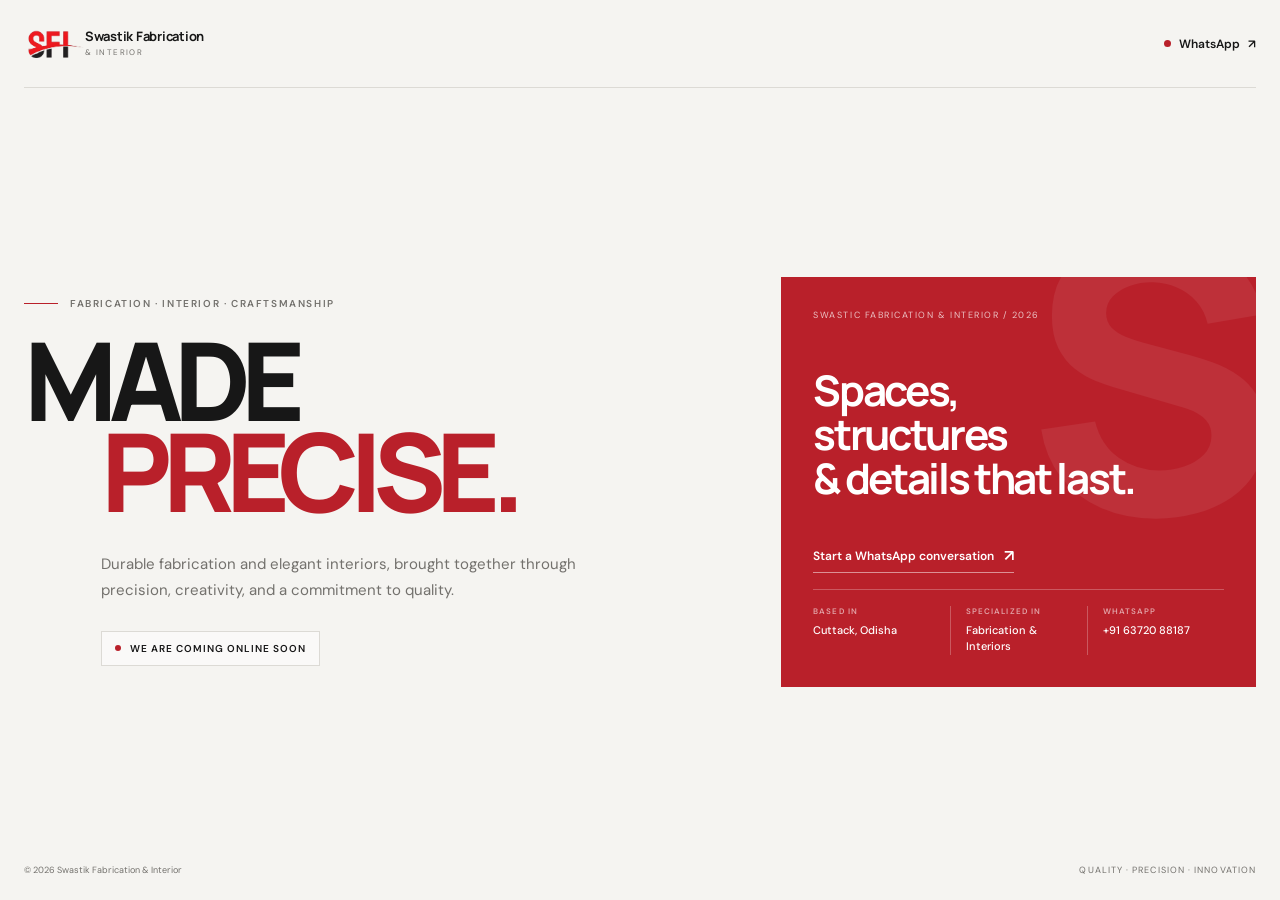
==== index.html @ 5f8dbf35 "added coming soon pages" ====
<!DOCTYPE html>
<html lang="en">
<head>
  <meta charset="UTF-8">
  <meta name="viewport" content="width=device-width, initial-scale=1.0, viewport-fit=cover">
  <meta name="theme-color" content="#f5f4f1">
  <meta name="description" content="Swastik Fabrication & Interior — Coming online soon.">
  <title>Swastik Fabrication & Interior — Coming Soon</title>

  <link rel="preconnect" href="https://fonts.googleapis.com">
  <link rel="preconnect" href="https://fonts.gstatic.com" crossorigin>
  <link href="https://fonts.googleapis.com/css2?family=DM+Sans:wght@400;500;600&family=Manrope:wght@600;700;800&display=swap" rel="stylesheet">

  <style>
    :root{
      --paper:#f5f4f1;
      --white:#fff;
      --ink:#171717;
      --muted:#73716d;
      --line:#dcdad5;
      --red:#b9202a;
      --red-soft:#ead1d3;
      --max:1240px;
    }

    *{box-sizing:border-box}
    html{scroll-behavior:smooth}
    body{
      margin:0;
      min-width:320px;
      min-height:100vh;
      min-height:100dvh;
      background:var(--paper);
      color:var(--ink);
      font-family:"DM Sans",sans-serif;
      -webkit-font-smoothing:antialiased;
    }
    a{color:inherit;text-decoration:none}
    button,a{-webkit-tap-highlight-color:transparent}

    .site{
      min-height:100vh;
      min-height:100dvh;
      width:100%;
      display:flex;
      flex-direction:column;
    }

    .wrap{
      width:min(calc(100% - 48px),var(--max));
      margin:0 auto;
    }

    header{
      height:88px;
      display:flex;
      align-items:center;
      justify-content:space-between;
      border-bottom:1px solid var(--line);
    }

    .brand{
      display:flex;
      align-items:center;
    }

    .mark{
      height:34px;
      display:grid;
      place-items:center;
      font:800 11px/1 Manrope,sans-serif;
      letter-spacing:-.08em;
    }

    .mark img{
      height:34px;
      object-fit:cover;
    }

    .brand-name{
      font:700 13px/1 Manrope,sans-serif;
      letter-spacing:-.02em;
    }

    .brand-sub{
      margin-top:4px;
      color:var(--muted);
      font-size:8px;
      letter-spacing:.18em;
      text-transform:uppercase;
    }

    .whatsapp{
      display:inline-flex;
      align-items:center;
      gap:8px;
      font-size:12px;
      font-weight:600;
    }

    .wa-dot{
      width:7px;
      height:7px;
      border-radius:50%;
      background:var(--red);
    }

    .hero{
      flex:1;
      display:grid;
      grid-template-columns:minmax(0,1.15fr) minmax(300px,.85fr);
      align-items:center;
      gap:clamp(50px,9vw,145px);
      padding:clamp(55px,9vh,105px) 0 70px;
    }

    .kicker{
      display:flex;
      align-items:center;
      gap:12px;
      margin-bottom:25px;
      color:var(--muted);
      font-size:10px;
      font-weight:600;
      letter-spacing:.16em;
      text-transform:uppercase;
    }

    .kicker:before{
      content:"";
      width:34px;
      height:1px;
      background:var(--red);
    }

    h1{
      margin:0;
      font:800 clamp(62px,8.5vw,126px)/.83 Manrope,sans-serif;
      letter-spacing:-.085em;
      text-transform:uppercase;
    }

    h1 span{
      display:block;
      margin-left:clamp(25px,6vw,100px);
      color:var(--red);
    }

    .statement{
      max-width:490px;
      margin:35px 0 0 clamp(0px,6vw,100px);
      color:var(--muted);
      font-size:15px;
      line-height:1.75;
    }

    .status{
      display:inline-flex;
      align-items:center;
      gap:9px;
      margin:27px 0 0 clamp(0px,6vw,100px);
      padding:10px 13px;
      border:1px solid var(--line);
      background:rgba(255,255,255,.45);
      font-size:10px;
      font-weight:600;
      letter-spacing:.1em;
      text-transform:uppercase;
    }

    .status i{
      width:6px;
      height:6px;
      border-radius:50%;
      background:var(--red);
    }

    .side{
      align-self:center;
    }

    .red-panel{
      position:relative;
      min-height:410px;
      padding:32px;
      display:flex;
      flex-direction:column;
      justify-content:space-between;
      background:var(--red);
      color:#fff;
      overflow:hidden;
    }

    .red-panel:before{
      content:"S";
      position:absolute;
      right:-25px;
      top:-80px;
      color:rgba(255,255,255,.07);
      font:800 380px/.9 Manrope,sans-serif;
      pointer-events:none;
    }

    .panel-label{
      position:relative;
      z-index:1;
      font-size:9px;
      letter-spacing:.17em;
      text-transform:uppercase;
      opacity:.72;
    }

    .panel-title{
      position:relative;
      z-index:1;
      max-width:330px;
      font:700 clamp(29px,3.3vw,46px)/1.05 Manrope,sans-serif;
      letter-spacing:-.055em;
    }

    .panel-bottom{
      position:relative;
      z-index:1;
      display:grid;
      gap:16px;
    }

    .panel-link{
      display:inline-flex;
      width:max-content;
      align-items:center;
      gap:10px;
      padding-bottom:8px;
      border-bottom:1px solid rgba(255,255,255,.5);
      font-size:12px;
      font-weight:600;
    }

    .arrow{
      font-size:16px;
      line-height:0;
    }

    .details{
      display:grid;
      grid-template-columns:repeat(3,minmax(0,1fr));
      border-top:1px solid rgba(255,255,255,.25);
      padding-top:16px;
    }

    .detail{
      padding-right:15px;
    }

    .detail:not(:first-child){
      padding-left:15px;
      border-left:1px solid rgba(255,255,255,.25);
    }

    .detail small{
      display:block;
      margin-bottom:7px;
      color:rgba(255,255,255,.58);
      font-size:8px;
      font-weight:600;
      letter-spacing:.13em;
      text-transform:uppercase;
    }

    .detail strong{
      display:block;
      font-size:11px;
      font-weight:500;
      line-height:1.45;
    }

    footer{
      padding:0 0 24px;
      color:var(--muted);
      font-size:9px;
      display:flex;
      justify-content:space-between;
      align-items:center;
      gap:20px;
    }

    footer span:last-child{
      letter-spacing:.12em;
      text-transform:uppercase;
    }

    @media (max-width:900px){
      .hero{
        grid-template-columns:1fr;
        gap:45px;
        padding-top:55px;
      }

      .side{
        width:min(620px,100%);
      }

      .red-panel{
        min-height:350px;
      }
    }

    @media (max-width:600px){
      .wrap{
        width:calc(100% - 28px);
      }

      header{
        height:72px;
      }

      .mark{
        height:31px;
        font-size:10px;
      }

      .brand-name{font-size:11px}
      .brand-sub{font-size:7px}

      .whatsapp{
        font-size:10px;
      }

      .hero{
        display:flex;
        flex-direction:column;
        align-items:stretch;
        gap:34px;
        padding:45px 0 42px;
      }

      .kicker{
        margin-bottom:20px;
        font-size:8px;
      }

      .kicker:before{width:25px}

      h1{
        font-size:clamp(48px,15vw,72px);
        line-height:.86;
      }

      h1 span{
        margin-left:24px;
      }

      .statement{
        margin:27px 0 0 24px;
        max-width:calc(100% - 24px);
        font-size:13px;
        line-height:1.7;
      }

      .status{
        margin:20px 0 0 24px;
        font-size:8px;
      }

      .red-panel{
        min-height:360px;
        padding:24px;
      }

      .red-panel:before{
        font-size:280px;
        right:-15px;
        top:-45px;
      }

      .panel-title{
        max-width:275px;
        font-size:31px;
      }

      .details{
        grid-template-columns:1fr;
        gap:13px;
      }

      .detail{
        padding:0!important;
      }

      .detail:not(:first-child){
        border-left:0;
        padding-top:13px!important;
        border-top:1px solid rgba(255,255,255,.25);
      }

      footer{
        padding-bottom:max(16px,env(safe-area-inset-bottom));
        flex-direction:column;
        align-items:flex-start;
        gap:7px;
      }
    }

    @media (max-width:380px){
      h1{font-size:46px}
      .hero{padding-top:38px}
      .red-panel{min-height:345px;padding:21px}
      .panel-title{font-size:28px}
    }

    @media (prefers-reduced-motion:reduce){
      *{scroll-behavior:auto!important}
    }
  </style>
</head>

<body>
  <div class="site">
    <header class="wrap">
      <a href="#" class="brand" aria-label="Swastik Fabrication and Interior">
        <div class="mark">
          <img src="./logo.png" alt="Swastik Fabrication and Interior">
        </div>
        <div>
          <div class="brand-name">Swastik Fabrication</div>
          <div class="brand-sub">& Interior</div>
        </div>
      </a>

      <a class="whatsapp" href="https://wa.me/916372088187" target="_blank" rel="noopener">
        <span class="wa-dot"></span>
        WhatsApp
        <span>↗</span>
      </a>
    </header>

    <main class="wrap hero">
      <section>
        <div class="kicker">Fabrication · Interior · Craftsmanship</div>

        <h1>
          Made<br>
          <span>precise.</span>
        </h1>

        <p class="statement">
          Durable fabrication and elegant interiors, brought together through
          precision, creativity, and a commitment to quality.
        </p>

        <div class="status">
          <i></i>
          We are coming online soon
        </div>
      </section>

      <aside class="side">
        <div class="red-panel">
          <div class="panel-label">Swastic Fabrication & Interior / 2026</div>

          <div class="panel-title">
            Spaces, structures<br>
            & details that last.
          </div>

          <div class="panel-bottom">
            <a class="panel-link" href="https://wa.me/916372088187" target="_blank" rel="noopener">
              Start a WhatsApp conversation
              <span class="arrow">↗</span>
            </a>

            <div class="details">
              <div class="detail">
                <small>Based in</small>
                <strong>Cuttack, Odisha</strong>
              </div>

              <div class="detail">
                <small>Specialized in</small>
                <strong>Fabrication & Interiors</strong>
              </div>

              <div class="detail">
                <small>WhatsApp</small>
                <strong>+91 63720 88187</strong>
              </div>
            </div>
          </div>
        </div>
      </aside>
    </main>

    <footer class="wrap">
      <span>© 2026 Swastik Fabrication & Interior</span>
      <span>Quality · Precision · Innovation</span>
    </footer>
  </div>
</body>
</html>
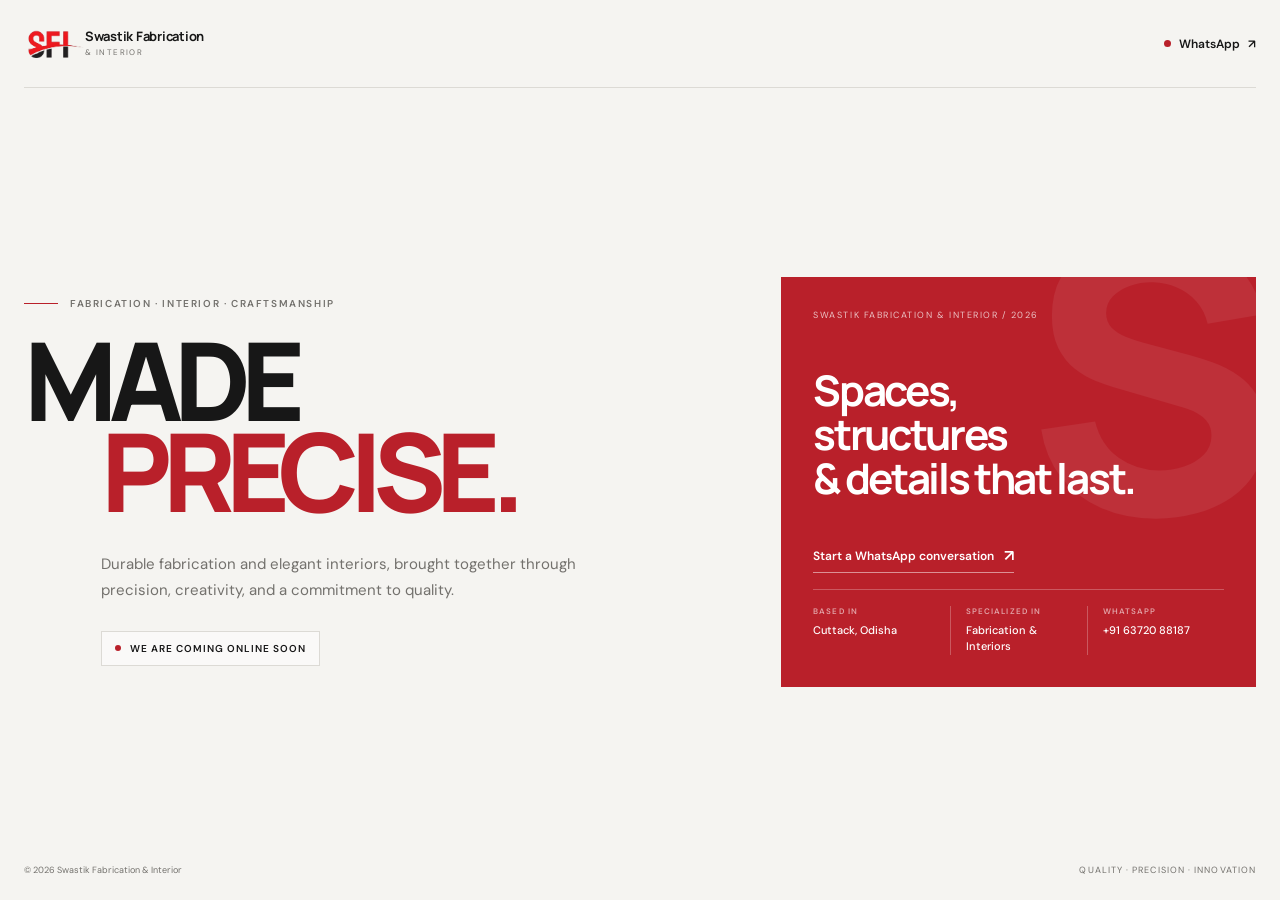
==== commit 8e340770: "fixed name" ====
--- a/index.html
+++ b/index.html
@@ -1,5 +1,6 @@
 <!DOCTYPE html>
 <html lang="en">
+
 <head>
   <meta charset="UTF-8">
   <meta name="viewport" content="width=device-width, initial-scale=1.0, viewport-fit=cover">
@@ -9,407 +10,444 @@
 
   <link rel="preconnect" href="https://fonts.googleapis.com">
   <link rel="preconnect" href="https://fonts.gstatic.com" crossorigin>
-  <link href="https://fonts.googleapis.com/css2?family=DM+Sans:wght@400;500;600&family=Manrope:wght@600;700;800&display=swap" rel="stylesheet">
+  <link
+    href="https://fonts.googleapis.com/css2?family=DM+Sans:wght@400;500;600&family=Manrope:wght@600;700;800&display=swap"
+    rel="stylesheet">
 
   <style>
-    :root{
-      --paper:#f5f4f1;
-      --white:#fff;
-      --ink:#171717;
-      --muted:#73716d;
-      --line:#dcdad5;
-      --red:#b9202a;
-      --red-soft:#ead1d3;
-      --max:1240px;
-    }
-
-    *{box-sizing:border-box}
-    html{scroll-behavior:smooth}
-    body{
-      margin:0;
-      min-width:320px;
-      min-height:100vh;
-      min-height:100dvh;
-      background:var(--paper);
-      color:var(--ink);
-      font-family:"DM Sans",sans-serif;
-      -webkit-font-smoothing:antialiased;
-    }
-    a{color:inherit;text-decoration:none}
-    button,a{-webkit-tap-highlight-color:transparent}
-
-    .site{
-      min-height:100vh;
-      min-height:100dvh;
-      width:100%;
-      display:flex;
-      flex-direction:column;
-    }
-
-    .wrap{
-      width:min(calc(100% - 48px),var(--max));
-      margin:0 auto;
-    }
-
-    header{
-      height:88px;
-      display:flex;
-      align-items:center;
-      justify-content:space-between;
-      border-bottom:1px solid var(--line);
-    }
-
-    .brand{
-      display:flex;
-      align-items:center;
-    }
-
-    .mark{
-      height:34px;
-      display:grid;
-      place-items:center;
-      font:800 11px/1 Manrope,sans-serif;
-      letter-spacing:-.08em;
-    }
-
-    .mark img{
-      height:34px;
-      object-fit:cover;
-    }
-
-    .brand-name{
-      font:700 13px/1 Manrope,sans-serif;
-      letter-spacing:-.02em;
-    }
-
-    .brand-sub{
-      margin-top:4px;
-      color:var(--muted);
-      font-size:8px;
-      letter-spacing:.18em;
-      text-transform:uppercase;
-    }
-
-    .whatsapp{
-      display:inline-flex;
-      align-items:center;
-      gap:8px;
-      font-size:12px;
-      font-weight:600;
-    }
-
-    .wa-dot{
-      width:7px;
-      height:7px;
-      border-radius:50%;
-      background:var(--red);
-    }
-
-    .hero{
-      flex:1;
-      display:grid;
-      grid-template-columns:minmax(0,1.15fr) minmax(300px,.85fr);
-      align-items:center;
-      gap:clamp(50px,9vw,145px);
-      padding:clamp(55px,9vh,105px) 0 70px;
-    }
-
-    .kicker{
-      display:flex;
-      align-items:center;
-      gap:12px;
-      margin-bottom:25px;
-      color:var(--muted);
-      font-size:10px;
-      font-weight:600;
-      letter-spacing:.16em;
-      text-transform:uppercase;
-    }
-
-    .kicker:before{
-      content:"";
-      width:34px;
-      height:1px;
-      background:var(--red);
-    }
-
-    h1{
-      margin:0;
-      font:800 clamp(62px,8.5vw,126px)/.83 Manrope,sans-serif;
-      letter-spacing:-.085em;
-      text-transform:uppercase;
-    }
-
-    h1 span{
-      display:block;
-      margin-left:clamp(25px,6vw,100px);
-      color:var(--red);
-    }
-
-    .statement{
-      max-width:490px;
-      margin:35px 0 0 clamp(0px,6vw,100px);
-      color:var(--muted);
-      font-size:15px;
-      line-height:1.75;
-    }
-
-    .status{
-      display:inline-flex;
-      align-items:center;
-      gap:9px;
-      margin:27px 0 0 clamp(0px,6vw,100px);
-      padding:10px 13px;
-      border:1px solid var(--line);
-      background:rgba(255,255,255,.45);
-      font-size:10px;
-      font-weight:600;
-      letter-spacing:.1em;
-      text-transform:uppercase;
-    }
-
-    .status i{
-      width:6px;
-      height:6px;
-      border-radius:50%;
-      background:var(--red);
-    }
-
-    .side{
-      align-self:center;
-    }
-
-    .red-panel{
-      position:relative;
-      min-height:410px;
-      padding:32px;
-      display:flex;
-      flex-direction:column;
-      justify-content:space-between;
-      background:var(--red);
-      color:#fff;
-      overflow:hidden;
-    }
-
-    .red-panel:before{
-      content:"S";
-      position:absolute;
-      right:-25px;
-      top:-80px;
-      color:rgba(255,255,255,.07);
-      font:800 380px/.9 Manrope,sans-serif;
-      pointer-events:none;
-    }
-
-    .panel-label{
-      position:relative;
-      z-index:1;
-      font-size:9px;
-      letter-spacing:.17em;
-      text-transform:uppercase;
-      opacity:.72;
-    }
-
-    .panel-title{
-      position:relative;
-      z-index:1;
-      max-width:330px;
-      font:700 clamp(29px,3.3vw,46px)/1.05 Manrope,sans-serif;
-      letter-spacing:-.055em;
-    }
-
-    .panel-bottom{
-      position:relative;
-      z-index:1;
-      display:grid;
-      gap:16px;
-    }
-
-    .panel-link{
-      display:inline-flex;
-      width:max-content;
-      align-items:center;
-      gap:10px;
-      padding-bottom:8px;
-      border-bottom:1px solid rgba(255,255,255,.5);
-      font-size:12px;
-      font-weight:600;
-    }
-
-    .arrow{
-      font-size:16px;
-      line-height:0;
-    }
-
-    .details{
-      display:grid;
-      grid-template-columns:repeat(3,minmax(0,1fr));
-      border-top:1px solid rgba(255,255,255,.25);
-      padding-top:16px;
-    }
-
-    .detail{
-      padding-right:15px;
-    }
-
-    .detail:not(:first-child){
-      padding-left:15px;
-      border-left:1px solid rgba(255,255,255,.25);
-    }
-
-    .detail small{
-      display:block;
-      margin-bottom:7px;
-      color:rgba(255,255,255,.58);
-      font-size:8px;
-      font-weight:600;
-      letter-spacing:.13em;
-      text-transform:uppercase;
-    }
-
-    .detail strong{
-      display:block;
-      font-size:11px;
-      font-weight:500;
-      line-height:1.45;
-    }
-
-    footer{
-      padding:0 0 24px;
-      color:var(--muted);
-      font-size:9px;
-      display:flex;
-      justify-content:space-between;
-      align-items:center;
-      gap:20px;
-    }
-
-    footer span:last-child{
-      letter-spacing:.12em;
-      text-transform:uppercase;
-    }
-
-    @media (max-width:900px){
-      .hero{
-        grid-template-columns:1fr;
-        gap:45px;
-        padding-top:55px;
-      }
-
-      .side{
-        width:min(620px,100%);
-      }
-
-      .red-panel{
-        min-height:350px;
-      }
-    }
-
-    @media (max-width:600px){
-      .wrap{
-        width:calc(100% - 28px);
-      }
-
-      header{
-        height:72px;
-      }
-
-      .mark{
-        height:31px;
-        font-size:10px;
-      }
-
-      .brand-name{font-size:11px}
-      .brand-sub{font-size:7px}
-
-      .whatsapp{
-        font-size:10px;
-      }
-
-      .hero{
-        display:flex;
-        flex-direction:column;
-        align-items:stretch;
-        gap:34px;
-        padding:45px 0 42px;
-      }
-
-      .kicker{
-        margin-bottom:20px;
-        font-size:8px;
-      }
-
-      .kicker:before{width:25px}
-
-      h1{
-        font-size:clamp(48px,15vw,72px);
-        line-height:.86;
-      }
-
-      h1 span{
-        margin-left:24px;
-      }
-
-      .statement{
-        margin:27px 0 0 24px;
-        max-width:calc(100% - 24px);
-        font-size:13px;
-        line-height:1.7;
-      }
-
-      .status{
-        margin:20px 0 0 24px;
-        font-size:8px;
-      }
-
-      .red-panel{
-        min-height:360px;
-        padding:24px;
-      }
-
-      .red-panel:before{
-        font-size:280px;
-        right:-15px;
-        top:-45px;
-      }
-
-      .panel-title{
-        max-width:275px;
-        font-size:31px;
-      }
-
-      .details{
-        grid-template-columns:1fr;
-        gap:13px;
-      }
-
-      .detail{
-        padding:0!important;
-      }
-
-      .detail:not(:first-child){
-        border-left:0;
-        padding-top:13px!important;
-        border-top:1px solid rgba(255,255,255,.25);
-      }
-
-      footer{
-        padding-bottom:max(16px,env(safe-area-inset-bottom));
-        flex-direction:column;
-        align-items:flex-start;
-        gap:7px;
-      }
-    }
-
-    @media (max-width:380px){
-      h1{font-size:46px}
-      .hero{padding-top:38px}
-      .red-panel{min-height:345px;padding:21px}
-      .panel-title{font-size:28px}
-    }
-
-    @media (prefers-reduced-motion:reduce){
-      *{scroll-behavior:auto!important}
+    :root {
+      --paper: #f5f4f1;
+      --white: #fff;
+      --ink: #171717;
+      --muted: #73716d;
+      --line: #dcdad5;
+      --red: #b9202a;
+      --red-soft: #ead1d3;
+      --max: 1240px;
+    }
+
+    * {
+      box-sizing: border-box
+    }
+
+    html {
+      scroll-behavior: smooth
+    }
+
+    body {
+      margin: 0;
+      min-width: 320px;
+      min-height: 100vh;
+      min-height: 100dvh;
+      background: var(--paper);
+      color: var(--ink);
+      font-family: "DM Sans", sans-serif;
+      -webkit-font-smoothing: antialiased;
+    }
+
+    a {
+      color: inherit;
+      text-decoration: none
+    }
+
+    button,
+    a {
+      -webkit-tap-highlight-color: transparent
+    }
+
+    .site {
+      min-height: 100vh;
+      min-height: 100dvh;
+      width: 100%;
+      display: flex;
+      flex-direction: column;
+    }
+
+    .wrap {
+      width: min(calc(100% - 48px), var(--max));
+      margin: 0 auto;
+    }
+
+    header {
+      height: 88px;
+      display: flex;
+      align-items: center;
+      justify-content: space-between;
+      border-bottom: 1px solid var(--line);
+    }
+
+    .brand {
+      display: flex;
+      align-items: center;
+    }
+
+    .mark {
+      height: 34px;
+      display: grid;
+      place-items: center;
+      font: 800 11px/1 Manrope, sans-serif;
+      letter-spacing: -.08em;
+    }
+
+    .mark img {
+      height: 34px;
+      object-fit: cover;
+    }
+
+    .brand-name {
+      font: 700 13px/1 Manrope, sans-serif;
+      letter-spacing: -.02em;
+    }
+
+    .brand-sub {
+      margin-top: 4px;
+      color: var(--muted);
+      font-size: 8px;
+      letter-spacing: .18em;
+      text-transform: uppercase;
+    }
+
+    .whatsapp {
+      display: inline-flex;
+      align-items: center;
+      gap: 8px;
+      font-size: 12px;
+      font-weight: 600;
+    }
+
+    .wa-dot {
+      width: 7px;
+      height: 7px;
+      border-radius: 50%;
+      background: var(--red);
+    }
+
+    .hero {
+      flex: 1;
+      display: grid;
+      grid-template-columns: minmax(0, 1.15fr) minmax(300px, .85fr);
+      align-items: center;
+      gap: clamp(50px, 9vw, 145px);
+      padding: clamp(55px, 9vh, 105px) 0 70px;
+    }
+
+    .kicker {
+      display: flex;
+      align-items: center;
+      gap: 12px;
+      margin-bottom: 25px;
+      color: var(--muted);
+      font-size: 10px;
+      font-weight: 600;
+      letter-spacing: .16em;
+      text-transform: uppercase;
+    }
+
+    .kicker:before {
+      content: "";
+      width: 34px;
+      height: 1px;
+      background: var(--red);
+    }
+
+    h1 {
+      margin: 0;
+      font: 800 clamp(62px, 8.5vw, 126px)/.83 Manrope, sans-serif;
+      letter-spacing: -.085em;
+      text-transform: uppercase;
+    }
+
+    h1 span {
+      display: block;
+      margin-left: clamp(25px, 6vw, 100px);
+      color: var(--red);
+    }
+
+    .statement {
+      max-width: 490px;
+      margin: 35px 0 0 clamp(0px, 6vw, 100px);
+      color: var(--muted);
+      font-size: 15px;
+      line-height: 1.75;
+    }
+
+    .status {
+      display: inline-flex;
+      align-items: center;
+      gap: 9px;
+      margin: 27px 0 0 clamp(0px, 6vw, 100px);
+      padding: 10px 13px;
+      border: 1px solid var(--line);
+      background: rgba(255, 255, 255, .45);
+      font-size: 10px;
+      font-weight: 600;
+      letter-spacing: .1em;
+      text-transform: uppercase;
+    }
+
+    .status i {
+      width: 6px;
+      height: 6px;
+      border-radius: 50%;
+      background: var(--red);
+    }
+
+    .side {
+      align-self: center;
+    }
+
+    .red-panel {
+      position: relative;
+      min-height: 410px;
+      padding: 32px;
+      display: flex;
+      flex-direction: column;
+      justify-content: space-between;
+      background: var(--red);
+      color: #fff;
+      overflow: hidden;
+    }
+
+    .red-panel:before {
+      content: "S";
+      position: absolute;
+      right: -25px;
+      top: -80px;
+      color: rgba(255, 255, 255, .07);
+      font: 800 380px/.9 Manrope, sans-serif;
+      pointer-events: none;
+    }
+
+    .panel-label {
+      position: relative;
+      z-index: 1;
+      font-size: 9px;
+      letter-spacing: .17em;
+      text-transform: uppercase;
+      opacity: .72;
+    }
+
+    .panel-title {
+      position: relative;
+      z-index: 1;
+      max-width: 330px;
+      font: 700 clamp(29px, 3.3vw, 46px)/1.05 Manrope, sans-serif;
+      letter-spacing: -.055em;
+    }
+
+    .panel-bottom {
+      position: relative;
+      z-index: 1;
+      display: grid;
+      gap: 16px;
+    }
+
+    .panel-link {
+      display: inline-flex;
+      width: max-content;
+      align-items: center;
+      gap: 10px;
+      padding-bottom: 8px;
+      border-bottom: 1px solid rgba(255, 255, 255, .5);
+      font-size: 12px;
+      font-weight: 600;
+    }
+
+    .arrow {
+      font-size: 16px;
+      line-height: 0;
+    }
+
+    .details {
+      display: grid;
+      grid-template-columns: repeat(3, minmax(0, 1fr));
+      border-top: 1px solid rgba(255, 255, 255, .25);
+      padding-top: 16px;
+    }
+
+    .detail {
+      padding-right: 15px;
+    }
+
+    .detail:not(:first-child) {
+      padding-left: 15px;
+      border-left: 1px solid rgba(255, 255, 255, .25);
+    }
+
+    .detail small {
+      display: block;
+      margin-bottom: 7px;
+      color: rgba(255, 255, 255, .58);
+      font-size: 8px;
+      font-weight: 600;
+      letter-spacing: .13em;
+      text-transform: uppercase;
+    }
+
+    .detail strong {
+      display: block;
+      font-size: 11px;
+      font-weight: 500;
+      line-height: 1.45;
+    }
+
+    footer {
+      padding: 0 0 24px;
+      color: var(--muted);
+      font-size: 9px;
+      display: flex;
+      justify-content: space-between;
+      align-items: center;
+      gap: 20px;
+    }
+
+    footer span:last-child {
+      letter-spacing: .12em;
+      text-transform: uppercase;
+    }
+
+    @media (max-width:900px) {
+      .hero {
+        grid-template-columns: 1fr;
+        gap: 45px;
+        padding-top: 55px;
+      }
+
+      .side {
+        width: min(620px, 100%);
+      }
+
+      .red-panel {
+        min-height: 350px;
+      }
+    }
+
+    @media (max-width:600px) {
+      .wrap {
+        width: calc(100% - 28px);
+      }
+
+      header {
+        height: 72px;
+      }
+
+      .mark {
+        height: 31px;
+        font-size: 10px;
+      }
+
+      .brand-name {
+        font-size: 11px
+      }
+
+      .brand-sub {
+        font-size: 7px
+      }
+
+      .whatsapp {
+        font-size: 10px;
+      }
+
+      .hero {
+        display: flex;
+        flex-direction: column;
+        align-items: stretch;
+        gap: 34px;
+        padding: 45px 0 42px;
+      }
+
+      .kicker {
+        margin-bottom: 20px;
+        font-size: 8px;
+      }
+
+      .kicker:before {
+        width: 25px
+      }
+
+      h1 {
+        font-size: clamp(48px, 15vw, 72px);
+        line-height: .86;
+      }
+
+      h1 span {
+        margin-left: 24px;
+      }
+
+      .statement {
+        margin: 27px 0 0 24px;
+        max-width: calc(100% - 24px);
+        font-size: 13px;
+        line-height: 1.7;
+      }
+
+      .status {
+        margin: 20px 0 0 24px;
+        font-size: 8px;
+      }
+
+      .red-panel {
+        min-height: 360px;
+        padding: 24px;
+      }
+
+      .red-panel:before {
+        font-size: 280px;
+        right: -15px;
+        top: -45px;
+      }
+
+      .panel-title {
+        max-width: 275px;
+        font-size: 31px;
+      }
+
+      .details {
+        grid-template-columns: 1fr;
+        gap: 13px;
+      }
+
+      .detail {
+        padding: 0 !important;
+      }
+
+      .detail:not(:first-child) {
+        border-left: 0;
+        padding-top: 13px !important;
+        border-top: 1px solid rgba(255, 255, 255, .25);
+      }
+
+      footer {
+        padding-bottom: max(16px, env(safe-area-inset-bottom));
+        flex-direction: column;
+        align-items: flex-start;
+        gap: 7px;
+      }
+    }
+
+    @media (max-width:380px) {
+      h1 {
+        font-size: 46px
+      }
+
+      .hero {
+        padding-top: 38px
+      }
+
+      .red-panel {
+        min-height: 345px;
+        padding: 21px
+      }
+
+      .panel-title {
+        font-size: 28px
+      }
+    }
+
+    @media (prefers-reduced-motion:reduce) {
+      * {
+        scroll-behavior: auto !important
+      }
     }
   </style>
 </head>
@@ -456,7 +494,7 @@
 
       <aside class="side">
         <div class="red-panel">
-          <div class="panel-label">Swastic Fabrication & Interior / 2026</div>
+          <div class="panel-label">Swastik Fabrication & Interior / 2026</div>
 
           <div class="panel-title">
             Spaces, structures<br>
@@ -496,4 +534,5 @@
     </footer>
   </div>
 </body>
-</html>
+
+</html>
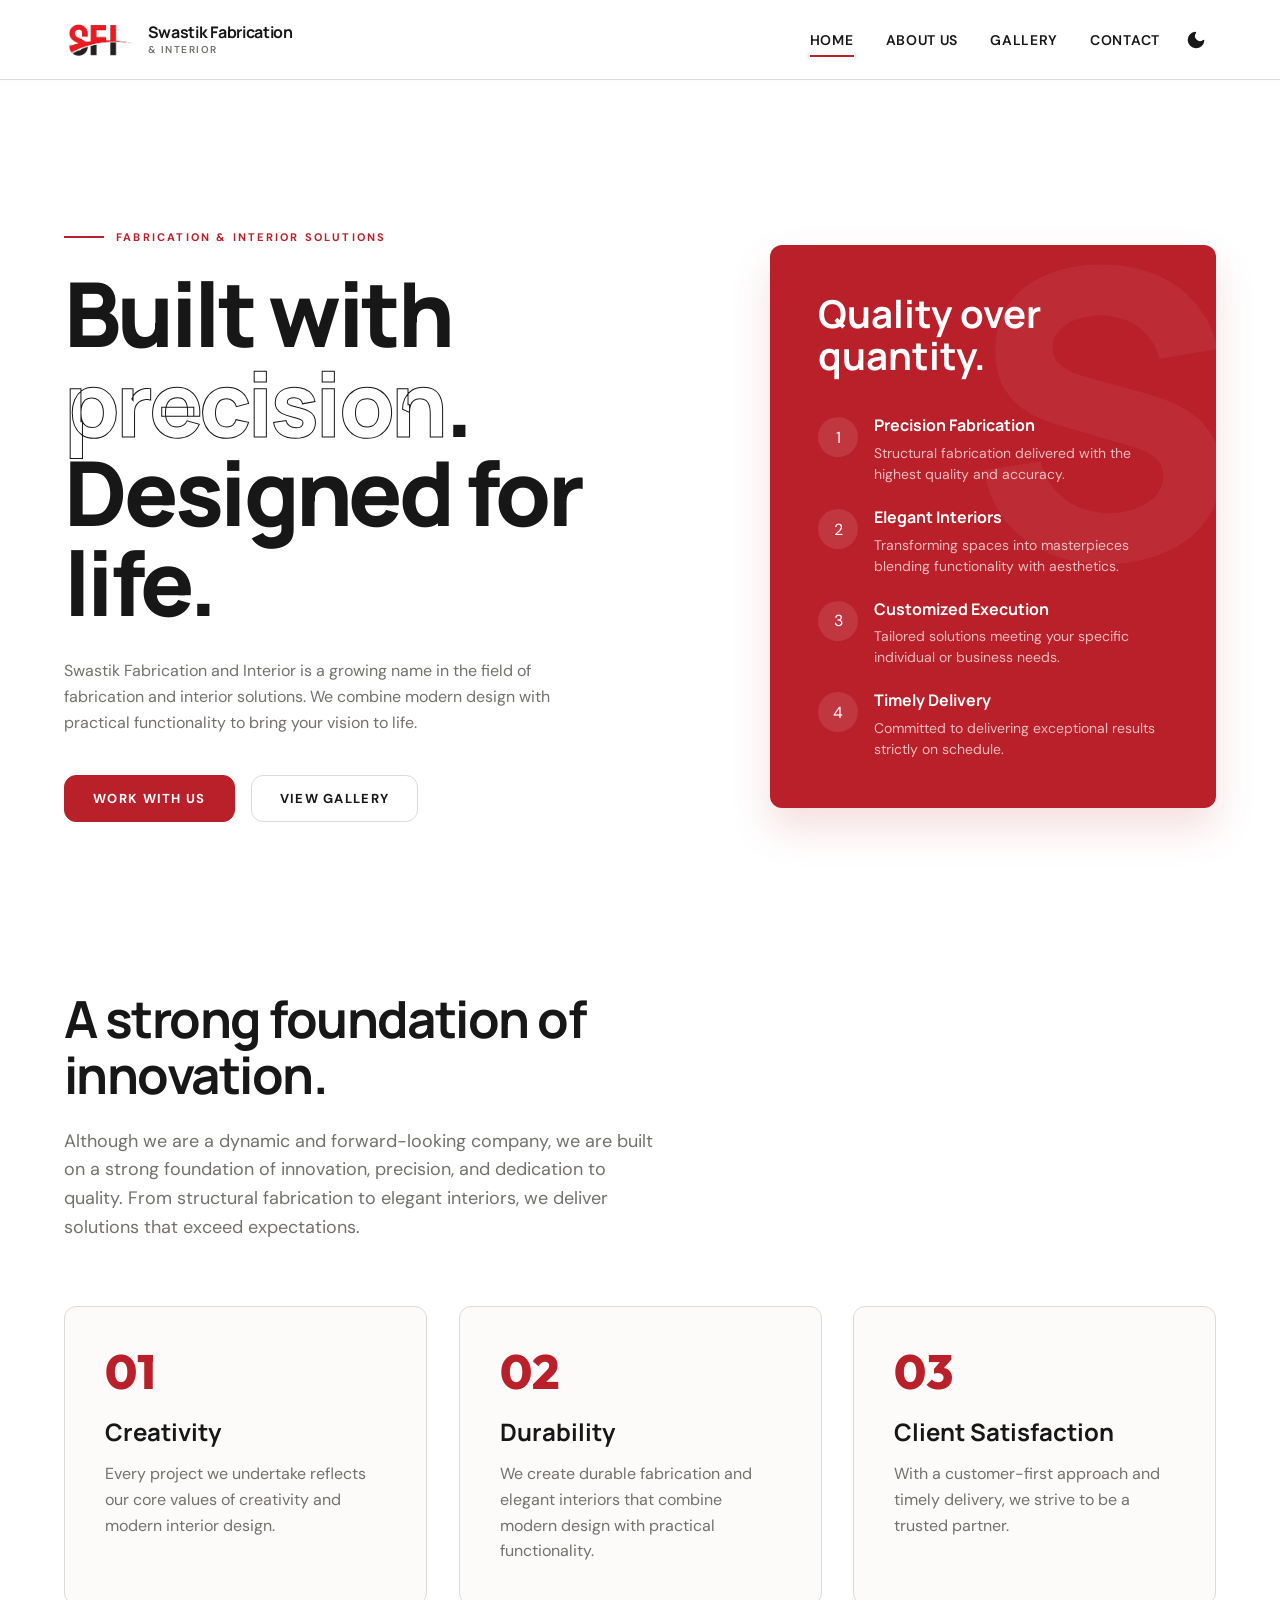
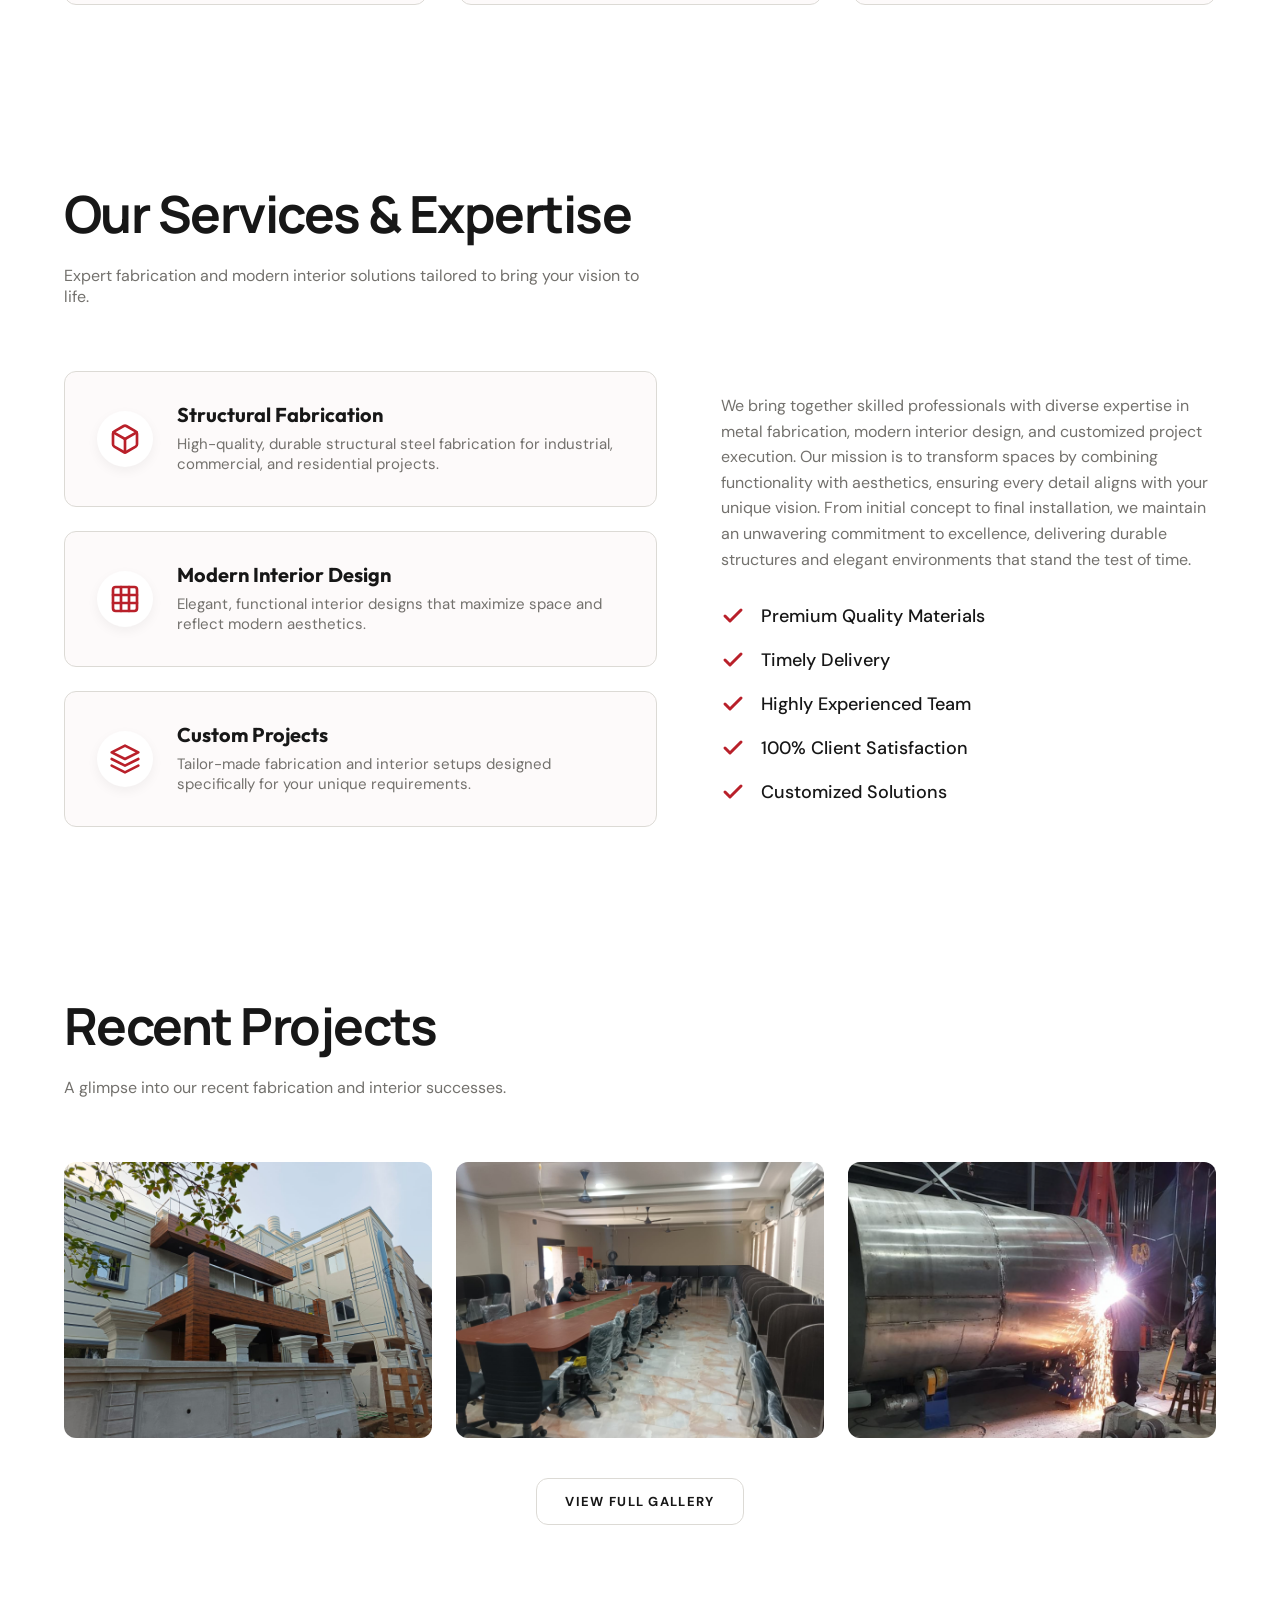
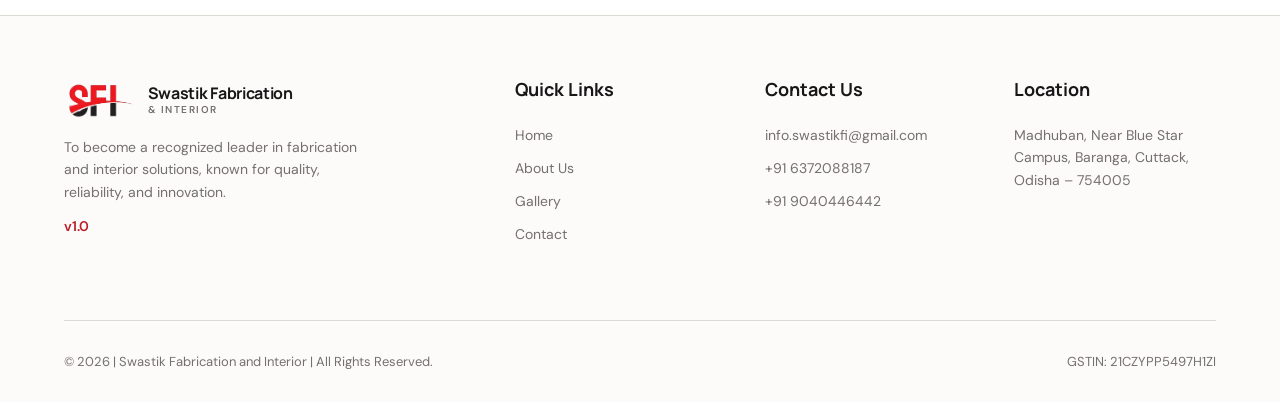
==== commit f47b2e81: "created full flashed website" ====
--- a/index.html
+++ b/index.html
@@ -4,533 +4,350 @@
 <head>
   <meta charset="UTF-8">
   <meta name="viewport" content="width=device-width, initial-scale=1.0, viewport-fit=cover">
-  <meta name="theme-color" content="#f5f4f1">
-  <meta name="description" content="Swastik Fabrication & Interior — Coming online soon.">
-  <title>Swastik Fabrication & Interior — Coming Soon</title>
-
-  <link rel="preconnect" href="https://fonts.googleapis.com">
-  <link rel="preconnect" href="https://fonts.gstatic.com" crossorigin>
-  <link
-    href="https://fonts.googleapis.com/css2?family=DM+Sans:wght@400;500;600&family=Manrope:wght@600;700;800&display=swap"
-    rel="stylesheet">
-
-  <style>
-    :root {
-      --paper: #f5f4f1;
-      --white: #fff;
-      --ink: #171717;
-      --muted: #73716d;
-      --line: #dcdad5;
-      --red: #b9202a;
-      --red-soft: #ead1d3;
-      --max: 1240px;
-    }
-
-    * {
-      box-sizing: border-box
-    }
-
-    html {
-      scroll-behavior: smooth
-    }
-
-    body {
-      margin: 0;
-      min-width: 320px;
-      min-height: 100vh;
-      min-height: 100dvh;
-      background: var(--paper);
-      color: var(--ink);
-      font-family: "DM Sans", sans-serif;
-      -webkit-font-smoothing: antialiased;
-    }
-
-    a {
-      color: inherit;
-      text-decoration: none
-    }
-
-    button,
-    a {
-      -webkit-tap-highlight-color: transparent
-    }
-
-    .site {
-      min-height: 100vh;
-      min-height: 100dvh;
-      width: 100%;
-      display: flex;
-      flex-direction: column;
-    }
-
-    .wrap {
-      width: min(calc(100% - 48px), var(--max));
-      margin: 0 auto;
-    }
-
-    header {
-      height: 88px;
-      display: flex;
-      align-items: center;
-      justify-content: space-between;
-      border-bottom: 1px solid var(--line);
-    }
-
-    .brand {
-      display: flex;
-      align-items: center;
-    }
-
-    .mark {
-      height: 34px;
-      display: grid;
-      place-items: center;
-      font: 800 11px/1 Manrope, sans-serif;
-      letter-spacing: -.08em;
-    }
-
-    .mark img {
-      height: 34px;
-      object-fit: cover;
-    }
-
-    .brand-name {
-      font: 700 13px/1 Manrope, sans-serif;
-      letter-spacing: -.02em;
-    }
-
-    .brand-sub {
-      margin-top: 4px;
-      color: var(--muted);
-      font-size: 8px;
-      letter-spacing: .18em;
-      text-transform: uppercase;
-    }
-
-    .whatsapp {
-      display: inline-flex;
-      align-items: center;
-      gap: 8px;
-      font-size: 12px;
-      font-weight: 600;
-    }
-
-    .wa-dot {
-      width: 7px;
-      height: 7px;
-      border-radius: 50%;
-      background: var(--red);
-    }
-
-    .hero {
-      flex: 1;
-      display: grid;
-      grid-template-columns: minmax(0, 1.15fr) minmax(300px, .85fr);
-      align-items: center;
-      gap: clamp(50px, 9vw, 145px);
-      padding: clamp(55px, 9vh, 105px) 0 70px;
-    }
-
-    .kicker {
-      display: flex;
-      align-items: center;
-      gap: 12px;
-      margin-bottom: 25px;
-      color: var(--muted);
-      font-size: 10px;
-      font-weight: 600;
-      letter-spacing: .16em;
-      text-transform: uppercase;
-    }
-
-    .kicker:before {
-      content: "";
-      width: 34px;
-      height: 1px;
-      background: var(--red);
-    }
-
-    h1 {
-      margin: 0;
-      font: 800 clamp(62px, 8.5vw, 126px)/.83 Manrope, sans-serif;
-      letter-spacing: -.085em;
-      text-transform: uppercase;
-    }
-
-    h1 span {
-      display: block;
-      margin-left: clamp(25px, 6vw, 100px);
-      color: var(--red);
-    }
-
-    .statement {
-      max-width: 490px;
-      margin: 35px 0 0 clamp(0px, 6vw, 100px);
-      color: var(--muted);
-      font-size: 15px;
-      line-height: 1.75;
-    }
-
-    .status {
-      display: inline-flex;
-      align-items: center;
-      gap: 9px;
-      margin: 27px 0 0 clamp(0px, 6vw, 100px);
-      padding: 10px 13px;
-      border: 1px solid var(--line);
-      background: rgba(255, 255, 255, .45);
-      font-size: 10px;
-      font-weight: 600;
-      letter-spacing: .1em;
-      text-transform: uppercase;
-    }
-
-    .status i {
-      width: 6px;
-      height: 6px;
-      border-radius: 50%;
-      background: var(--red);
-    }
-
-    .side {
-      align-self: center;
-    }
-
-    .red-panel {
-      position: relative;
-      min-height: 410px;
-      padding: 32px;
-      display: flex;
-      flex-direction: column;
-      justify-content: space-between;
-      background: var(--red);
-      color: #fff;
-      overflow: hidden;
-    }
-
-    .red-panel:before {
-      content: "S";
-      position: absolute;
-      right: -25px;
-      top: -80px;
-      color: rgba(255, 255, 255, .07);
-      font: 800 380px/.9 Manrope, sans-serif;
-      pointer-events: none;
-    }
-
-    .panel-label {
-      position: relative;
-      z-index: 1;
-      font-size: 9px;
-      letter-spacing: .17em;
-      text-transform: uppercase;
-      opacity: .72;
-    }
-
-    .panel-title {
-      position: relative;
-      z-index: 1;
-      max-width: 330px;
-      font: 700 clamp(29px, 3.3vw, 46px)/1.05 Manrope, sans-serif;
-      letter-spacing: -.055em;
-    }
-
-    .panel-bottom {
-      position: relative;
-      z-index: 1;
-      display: grid;
-      gap: 16px;
-    }
-
-    .panel-link {
-      display: inline-flex;
-      width: max-content;
-      align-items: center;
-      gap: 10px;
-      padding-bottom: 8px;
-      border-bottom: 1px solid rgba(255, 255, 255, .5);
-      font-size: 12px;
-      font-weight: 600;
-    }
-
-    .arrow {
-      font-size: 16px;
-      line-height: 0;
-    }
-
-    .details {
-      display: grid;
-      grid-template-columns: repeat(3, minmax(0, 1fr));
-      border-top: 1px solid rgba(255, 255, 255, .25);
-      padding-top: 16px;
-    }
-
-    .detail {
-      padding-right: 15px;
-    }
-
-    .detail:not(:first-child) {
-      padding-left: 15px;
-      border-left: 1px solid rgba(255, 255, 255, .25);
-    }
-
-    .detail small {
-      display: block;
-      margin-bottom: 7px;
-      color: rgba(255, 255, 255, .58);
-      font-size: 8px;
-      font-weight: 600;
-      letter-spacing: .13em;
-      text-transform: uppercase;
-    }
-
-    .detail strong {
-      display: block;
-      font-size: 11px;
-      font-weight: 500;
-      line-height: 1.45;
-    }
-
-    footer {
-      padding: 0 0 24px;
-      color: var(--muted);
-      font-size: 9px;
-      display: flex;
-      justify-content: space-between;
-      align-items: center;
-      gap: 20px;
-    }
-
-    footer span:last-child {
-      letter-spacing: .12em;
-      text-transform: uppercase;
-    }
-
-    @media (max-width:900px) {
-      .hero {
-        grid-template-columns: 1fr;
-        gap: 45px;
-        padding-top: 55px;
-      }
-
-      .side {
-        width: min(620px, 100%);
-      }
-
-      .red-panel {
-        min-height: 350px;
-      }
-    }
-
-    @media (max-width:600px) {
-      .wrap {
-        width: calc(100% - 28px);
-      }
-
-      header {
-        height: 72px;
-      }
-
-      .mark {
-        height: 31px;
-        font-size: 10px;
-      }
-
-      .brand-name {
-        font-size: 11px
-      }
-
-      .brand-sub {
-        font-size: 7px
-      }
-
-      .whatsapp {
-        font-size: 10px;
-      }
-
-      .hero {
-        display: flex;
-        flex-direction: column;
-        align-items: stretch;
-        gap: 34px;
-        padding: 45px 0 42px;
-      }
-
-      .kicker {
-        margin-bottom: 20px;
-        font-size: 8px;
-      }
-
-      .kicker:before {
-        width: 25px
-      }
-
-      h1 {
-        font-size: clamp(48px, 15vw, 72px);
-        line-height: .86;
-      }
-
-      h1 span {
-        margin-left: 24px;
-      }
-
-      .statement {
-        margin: 27px 0 0 24px;
-        max-width: calc(100% - 24px);
-        font-size: 13px;
-        line-height: 1.7;
-      }
-
-      .status {
-        margin: 20px 0 0 24px;
-        font-size: 8px;
-      }
-
-      .red-panel {
-        min-height: 360px;
-        padding: 24px;
-      }
-
-      .red-panel:before {
-        font-size: 280px;
-        right: -15px;
-        top: -45px;
-      }
-
-      .panel-title {
-        max-width: 275px;
-        font-size: 31px;
-      }
-
-      .details {
-        grid-template-columns: 1fr;
-        gap: 13px;
-      }
-
-      .detail {
-        padding: 0 !important;
-      }
-
-      .detail:not(:first-child) {
-        border-left: 0;
-        padding-top: 13px !important;
-        border-top: 1px solid rgba(255, 255, 255, .25);
-      }
-
-      footer {
-        padding-bottom: max(16px, env(safe-area-inset-bottom));
-        flex-direction: column;
-        align-items: flex-start;
-        gap: 7px;
-      }
-    }
-
-    @media (max-width:380px) {
-      h1 {
-        font-size: 46px
-      }
-
-      .hero {
-        padding-top: 38px
-      }
-
-      .red-panel {
-        min-height: 345px;
-        padding: 21px
-      }
-
-      .panel-title {
-        font-size: 28px
-      }
-    }
-
-    @media (prefers-reduced-motion:reduce) {
-      * {
-        scroll-behavior: auto !important
-      }
-    }
-  </style>
+  <meta name="theme-color" content="#b9202a">
+  <meta name="description"
+    content="Swastik Fabrication & Interior - Creating durable fabrication and elegant interiors.">
+  <title>Swastik Fabrication & Interior</title>
+  <!-- Favicon & Social Media Share Images -->
+  <link rel="icon" type="image/png" href="logo.png">
+  <meta property="og:image" content="logo.png">
+  <meta property="og:type" content="website">
+  <meta name="twitter:card" content="summary_large_image">
+  <meta name="twitter:image" content="logo.png">
+
+  <link rel="stylesheet" href="style.css">
+  <script src="main.js" defer></script>
 </head>
 
 <body>
-  <div class="site">
-    <header class="wrap">
-      <a href="#" class="brand" aria-label="Swastik Fabrication and Interior">
-        <div class="mark">
-          <img src="./logo.png" alt="Swastik Fabrication and Interior">
-        </div>
-        <div>
-          <div class="brand-name">Swastik Fabrication</div>
-          <div class="brand-sub">& Interior</div>
-        </div>
-      </a>
-
-      <a class="whatsapp" href="https://wa.me/916372088187" target="_blank" rel="noopener">
-        <span class="wa-dot"></span>
-        WhatsApp
-        <span>↗</span>
-      </a>
-    </header>
-
-    <main class="wrap hero">
-      <section>
-        <div class="kicker">Fabrication · Interior · Craftsmanship</div>
-
-        <h1>
-          Made<br>
-          <span>precise.</span>
-        </h1>
-
-        <p class="statement">
-          Durable fabrication and elegant interiors, brought together through
-          precision, creativity, and a commitment to quality.
+  <div class="site-wrapper">
+    <!-- Navigation -->
+    <nav class="navbar">
+      <div class="container nav-container">
+        <a href="index.html" class="brand" aria-label="Swastik Fabrication and Interior">
+          <img src="logo.png" alt="SFI Logo" class="brand-logo">
+          <div class="brand-text">
+            <span class="brand-name">Swastik Fabrication</span>
+            <span class="brand-sub">& Interior</span>
+          </div>
+        </a>
+        <div class="nav-actions">
+          <div class="nav-links" id="nav-links">
+            <a href="index.html" class="nav-link active">Home</a>
+            <a href="about.html" class="nav-link">About Us</a>
+            <a href="gallery.html" class="nav-link">Gallery</a>
+            <a href="contact.html" class="nav-link">Contact</a>
+          </div>
+          <button id="theme-toggle" class="theme-toggle" aria-label="Toggle Dark Mode">
+            <svg class="moon-icon" viewBox="0 0 24 24" fill="none" stroke="currentColor" stroke-width="2"
+              stroke-linecap="round" stroke-linejoin="round">
+              <path d="M21 12.79A9 9 0 1 1 11.21 3 7 7 0 0 0 21 12.79z"></path>
+            </svg>
+            <svg class="sun-icon" viewBox="0 0 24 24" fill="none" stroke="currentColor" stroke-width="2"
+              stroke-linecap="round" stroke-linejoin="round">
+              <circle cx="12" cy="12" r="5"></circle>
+              <line x1="12" y1="1" x2="12" y2="3"></line>
+              <line x1="12" y1="21" x2="12" y2="23"></line>
+              <line x1="4.22" y1="4.22" x2="5.64" y2="5.64"></line>
+              <line x1="18.36" y1="18.36" x2="19.78" y2="19.78"></line>
+              <line x1="1" y1="12" x2="3" y2="12"></line>
+              <line x1="21" y1="12" x2="23" y2="12"></line>
+              <line x1="4.22" y1="19.78" x2="5.64" y2="18.36"></line>
+              <line x1="18.36" y1="5.64" x2="19.78" y2="4.22"></line>
+            </svg>
+          </button>
+          <button id="mobile-menu-btn" class="mobile-menu-btn" aria-label="Toggle Menu">
+            <svg viewBox="0 0 24 24" fill="none" stroke="currentColor" stroke-width="2" stroke-linecap="round"
+              stroke-linejoin="round" style="width: 24px; height: 24px;">
+              <line x1="3" y1="12" x2="21" y2="12"></line>
+              <line x1="3" y1="6" x2="21" y2="6"></line>
+              <line x1="3" y1="18" x2="21" y2="18"></line>
+            </svg>
+          </button>
+        </div>
+      </div>
+    </nav>
+
+    <!-- Hero Section -->
+    <main class="hero container">
+      <div class="hero-grid">
+        <div class="hero-content animate-on-scroll stagger-1">
+          <div class="kicker">Fabrication & Interior Solutions</div>
+          <h1 class="hero-title">
+            Built with <span>precision</span>.<br>
+            Designed for life.
+          </h1>
+          <p class="hero-desc">
+            Swastik Fabrication and Interior is a growing name in the field of fabrication and interior solutions. We
+            combine modern design with practical functionality to bring your vision to life.
+          </p>
+          <div class="hero-actions">
+            <a href="contact.html" class="btn btn-primary">Work With Us</a>
+            <a href="gallery.html" class="btn btn-outline">View Gallery</a>
+          </div>
+        </div>
+
+        <div class="hero-side animate-on-scroll stagger-2">
+          <div class="feature-panel">
+            <div class="feature-panel-content">
+              <h2 class="feature-panel-title">Quality over quantity.</h2>
+              <ul class="feature-list">
+                <li class="feature-item">
+                  <div class="feature-icon">1</div>
+                  <div class="feature-text">
+                    <h4>Precision Fabrication</h4>
+                    <p>Structural fabrication delivered with the highest quality and accuracy.</p>
+                  </div>
+                </li>
+                <li class="feature-item">
+                  <div class="feature-icon">2</div>
+                  <div class="feature-text">
+                    <h4>Elegant Interiors</h4>
+                    <p>Transforming spaces into masterpieces blending functionality with aesthetics.</p>
+                  </div>
+                </li>
+                <li class="feature-item">
+                  <div class="feature-icon">3</div>
+                  <div class="feature-text">
+                    <h4>Customized Execution</h4>
+                    <p>Tailored solutions meeting your specific individual or business needs.</p>
+                  </div>
+                </li>
+                <li class="feature-item">
+                  <div class="feature-icon">4</div>
+                  <div class="feature-text">
+                    <h4>Timely Delivery</h4>
+                    <p>Committed to delivering exceptional results strictly on schedule.</p>
+                  </div>
+                </li>
+              </ul>
+            </div>
+          </div>
+        </div>
+      </div>
+    </main>
+
+    <!-- Brief About Section -->
+    <section class="section container animate-on-scroll stagger-1">
+      <div class="section-header">
+        <h2 class="section-title">A strong foundation of innovation.</h2>
+        <p class="text-muted" style="font-size: 18px; line-height: 1.6;">
+          Although we are a dynamic and forward-looking company, we are built on a strong foundation of innovation,
+          precision, and dedication to quality. From structural fabrication to elegant interiors, we deliver solutions
+          that exceed expectations.
         </p>
-
-        <div class="status">
-          <i></i>
-          We are coming online soon
-        </div>
-      </section>
-
-      <aside class="side">
-        <div class="red-panel">
-          <div class="panel-label">Swastik Fabrication & Interior / 2026</div>
-
-          <div class="panel-title">
-            Spaces, structures<br>
-            & details that last.
-          </div>
-
-          <div class="panel-bottom">
-            <a class="panel-link" href="https://wa.me/916372088187" target="_blank" rel="noopener">
-              Start a WhatsApp conversation
-              <span class="arrow">↗</span>
+      </div>
+      <div class="cards-grid">
+        <div class="card animate-on-scroll stagger-1">
+          <div class="card-number">01</div>
+          <h3 class="card-title">Creativity</h3>
+          <p class="card-text">Every project we undertake reflects our core values of creativity and modern interior
+            design.</p>
+        </div>
+        <div class="card animate-on-scroll stagger-2">
+          <div class="card-number">02</div>
+          <h3 class="card-title">Durability</h3>
+          <p class="card-text">We create durable fabrication and elegant interiors that combine modern design with
+            practical functionality.</p>
+        </div>
+        <div class="card animate-on-scroll stagger-3">
+          <div class="card-number">03</div>
+          <h3 class="card-title">Client Satisfaction</h3>
+          <p class="card-text">With a customer-first approach and timely delivery, we strive to be a trusted partner.
+          </p>
+        </div>
+      </div>
+    </section>
+
+    <!-- Services & Expertise Section -->
+    <section class="section container">
+      <div class="section-header animate-on-scroll">
+        <h2 class="section-title">Our Services & Expertise</h2>
+        <p class="text-muted" style="max-width: 600px; margin: 0 auto;">Expert fabrication and modern interior solutions
+          tailored to bring your vision to life.</p>
+      </div>
+
+      <div class="services-features-layout">
+        <!-- Left Side: Services -->
+        <div class="services-stack animate-on-scroll stagger-1">
+          <div class="service-card">
+            <div class="service-icon-wrap">
+              <svg viewBox="0 0 24 24" fill="none" stroke="currentColor" stroke-width="2" stroke-linecap="round"
+                stroke-linejoin="round" style="width: 32px; height: 32px;">
+                <path
+                  d="M21 16V8a2 2 0 0 0-1-1.73l-7-4a2 2 0 0 0-2 0l-7 4A2 2 0 0 0 3 8v8a2 2 0 0 0 1 1.73l7 4a2 2 0 0 0 2 0l7-4A2 2 0 0 0 21 16z">
+                </path>
+                <polyline points="3.27 6.96 12 12.01 20.73 6.96"></polyline>
+                <line x1="12" y1="22.08" x2="12" y2="12"></line>
+              </svg>
+            </div>
+            <div class="service-content">
+              <h3>Structural Fabrication</h3>
+              <p class="text-muted">High-quality, durable structural steel fabrication for industrial, commercial, and
+                residential projects.</p>
+            </div>
+          </div>
+          <div class="service-card">
+            <div class="service-icon-wrap">
+              <svg viewBox="0 0 24 24" fill="none" stroke="currentColor" stroke-width="2" stroke-linecap="round"
+                stroke-linejoin="round" style="width: 32px; height: 32px;">
+                <rect x="3" y="3" width="18" height="18" rx="2" ry="2"></rect>
+                <line x1="9" y1="3" x2="9" y2="21"></line>
+                <line x1="15" y1="3" x2="15" y2="21"></line>
+                <line x1="3" y1="9" x2="21" y2="9"></line>
+                <line x1="3" y1="15" x2="21" y2="15"></line>
+              </svg>
+            </div>
+            <div class="service-content">
+              <h3>Modern Interior Design</h3>
+              <p class="text-muted">Elegant, functional interior designs that maximize space and reflect modern
+                aesthetics.</p>
+            </div>
+          </div>
+          <div class="service-card">
+            <div class="service-icon-wrap">
+              <svg viewBox="0 0 24 24" fill="none" stroke="currentColor" stroke-width="2" stroke-linecap="round"
+                stroke-linejoin="round" style="width: 32px; height: 32px;">
+                <polygon points="12 2 2 7 12 12 22 7 12 2"></polygon>
+                <polyline points="2 17 12 22 22 17"></polyline>
+                <polyline points="2 12 12 17 22 12"></polyline>
+              </svg>
+            </div>
+            <div class="service-content">
+              <h3>Custom Projects</h3>
+              <p class="text-muted">Tailor-made fabrication and interior setups designed specifically for your unique
+                requirements.</p>
+            </div>
+          </div>
+        </div>
+
+        <!-- Right Side: Features -->
+        <div class="why-content animate-on-scroll stagger-2">
+          <p class="text-muted" style="margin-bottom: 32px; line-height: 1.6;">We bring together skilled professionals
+            with diverse expertise in metal fabrication, modern interior design, and customized project execution. Our
+            mission is to transform spaces by combining functionality with aesthetics, ensuring every detail aligns with
+            your unique vision. From initial concept to final installation, we maintain an unwavering commitment to
+            excellence, delivering durable structures and elegant environments that stand the test of time.</p>
+          <ul class="feature-list" style="list-style: none; padding: 0; display: grid; gap: 20px;">
+            <li style="display: flex; align-items: center; gap: 16px;">
+              <svg viewBox="0 0 24 24" fill="none" stroke="var(--theme-red)" stroke-width="3" stroke-linecap="round"
+                stroke-linejoin="round" style="width: 24px; height: 24px; flex-shrink: 0;">
+                <polyline points="20 6 9 17 4 12"></polyline>
+              </svg>
+              <span style="font-weight: 500; font-size: 18px;">Premium Quality Materials</span>
+            </li>
+            <li style="display: flex; align-items: center; gap: 16px;">
+              <svg viewBox="0 0 24 24" fill="none" stroke="var(--theme-red)" stroke-width="3" stroke-linecap="round"
+                stroke-linejoin="round" style="width: 24px; height: 24px; flex-shrink: 0;">
+                <polyline points="20 6 9 17 4 12"></polyline>
+              </svg>
+              <span style="font-weight: 500; font-size: 18px;">Timely Delivery</span>
+            </li>
+            <li style="display: flex; align-items: center; gap: 16px;">
+              <svg viewBox="0 0 24 24" fill="none" stroke="var(--theme-red)" stroke-width="3" stroke-linecap="round"
+                stroke-linejoin="round" style="width: 24px; height: 24px; flex-shrink: 0;">
+                <polyline points="20 6 9 17 4 12"></polyline>
+              </svg>
+              <span style="font-weight: 500; font-size: 18px;">Highly Experienced Team</span>
+            </li>
+            <li style="display: flex; align-items: center; gap: 16px;">
+              <svg viewBox="0 0 24 24" fill="none" stroke="var(--theme-red)" stroke-width="3" stroke-linecap="round"
+                stroke-linejoin="round" style="width: 24px; height: 24px; flex-shrink: 0;">
+                <polyline points="20 6 9 17 4 12"></polyline>
+              </svg>
+              <span style="font-weight: 500; font-size: 18px;">100% Client Satisfaction</span>
+            </li>
+            <li style="display: flex; align-items: center; gap: 16px;">
+              <svg viewBox="0 0 24 24" fill="none" stroke="var(--theme-red)" stroke-width="3" stroke-linecap="round"
+                stroke-linejoin="round" style="width: 24px; height: 24px; flex-shrink: 0;">
+                <polyline points="20 6 9 17 4 12"></polyline>
+              </svg>
+              <span style="font-weight: 500; font-size: 18px;">Customized Solutions</span>
+            </li>
+          </ul>
+        </div>
+      </div>
+    </section>
+
+    <!-- Gallery Teaser -->
+    <section class="section container" style="padding-top: 80px;">
+      <div class="section-header animate-on-scroll">
+        <h2 class="section-title">Recent Projects</h2>
+        <p class="text-muted" style="max-width: 600px; margin: 0 auto;">A glimpse into our recent fabrication and
+          interior successes.</p>
+      </div>
+      <div class="gallery-grid animate-on-scroll stagger-1">
+        <div class="gallery-item">
+          <img src="image2.jpeg" alt="Modern Office Setup" class="gallery-img">
+          <div class="gallery-overlay">
+            <h3 class="gallery-title">Building edge profile</h3>
+          </div>
+        </div>
+        <div class="gallery-item">
+          <img src="image3.jpeg" alt="Steel Framework" class="gallery-img">
+          <div class="gallery-overlay">
+            <h3 class="gallery-title">Modern Office Setup</h3>
+          </div>
+        </div>
+        <div class="gallery-item hide-mobile">
+          <img src="image1.png" alt="Luxury Living Room" class="gallery-img">
+          <div class="gallery-overlay">
+            <h3 class="gallery-title">Steel Framework</h3>
+          </div>
+        </div>
+      </div>
+      <div style="text-align: center; margin-top: 40px;" class="animate-on-scroll stagger-2">
+        <a href="gallery.html" class="btn btn-outline">View Full Gallery</a>
+      </div>
+    </section>
+
+
+
+    <!-- Footer -->
+    <footer class="footer animate-on-scroll">
+      <div class="container">
+        <div class="footer-grid">
+          <div class="footer-about">
+            <a href="index.html" class="brand" aria-label="Swastik Fabrication and Interior">
+              <img src="logo.png" alt="SFI Logo" class="brand-logo">
+              <div class="brand-text">
+                <span class="brand-name">Swastik Fabrication</span>
+                <span class="brand-sub">& Interior</span>
+              </div>
             </a>
-
-            <div class="details">
-              <div class="detail">
-                <small>Based in</small>
-                <strong>Cuttack, Odisha</strong>
-              </div>
-
-              <div class="detail">
-                <small>Specialized in</small>
-                <strong>Fabrication & Interiors</strong>
-              </div>
-
-              <div class="detail">
-                <small>WhatsApp</small>
-                <strong>+91 63720 88187</strong>
-              </div>
-            </div>
-          </div>
-        </div>
-      </aside>
-    </main>
-
-    <footer class="wrap">
-      <span>© 2026 Swastik Fabrication & Interior</span>
-      <span>Quality · Precision · Innovation</span>
+            <p>To become a recognized leader in fabrication and interior solutions, known for quality, reliability, and
+              innovation.</p>
+            <p style="margin-top: 12px; font-weight: 600; font-size: 14px; color: var(--theme-red);">v1.0</p>
+          </div>
+          <div>
+            <h4 class="footer-heading">Quick Links</h4>
+            <ul class="footer-links">
+              <li><a href="index.html">Home</a></li>
+              <li><a href="about.html">About Us</a></li>
+              <li><a href="gallery.html">Gallery</a></li>
+              <li><a href="contact.html">Contact</a></li>
+            </ul>
+          </div>
+          <div>
+            <h4 class="footer-heading">Contact Us</h4>
+            <ul class="footer-links">
+              <li><a href="mailto:info.swastikfi@gmail.com">info.swastikfi@gmail.com</a></li>
+              <li><a href="tel:+916372088187">+91 6372088187</a></li>
+              <li><a href="tel:+919040446442">+91 9040446442</a></li>
+            </ul>
+          </div>
+          <div>
+            <h4 class="footer-heading">Location</h4>
+            <p class="text-muted" style="font-size: 14px; line-height: 1.6;">
+              Madhuban, Near Blue Star Campus, Baranga, Cuttack, Odisha – 754005
+            </p>
+          </div>
+        </div>
+        <div class="footer-bottom">
+          <span>© 2026 | Swastik Fabrication and Interior | All Rights Reserved.</span>
+          <span>GSTIN: 21CZYPP5497H1ZI</span>
+        </div>
+      </div>
     </footer>
   </div>
 </body>
--- a/style.css
+++ b/style.css
@@ -0,0 +1,1008 @@
+@import url('https://fonts.googleapis.com/css2?family=DM+Sans:wght@400;500;600&family=Manrope:wght@600;700;800&family=Outfit:wght@400;600;800&display=swap');
+
+:root {
+  /* Colors - Light Theme */
+  --bg-primary: #ffffff;
+  --bg-secondary: #fdfafa;
+  /* Softer, elegant background */
+  --bg-glass: rgba(255, 255, 255, 0.85);
+  --text-primary: #171717;
+  --text-secondary: #73716d;
+  --border-color: #dcdad5;
+  --theme-red: #b9202a;
+  --theme-red-hover: #9c1a23;
+  --theme-black: #171717;
+  --theme-white: #ffffff;
+  --shadow-sm: 0 4px 6px -1px rgba(0, 0, 0, 0.1), 0 2px 4px -1px rgba(0, 0, 0, 0.06);
+  --shadow-md: 0 10px 15px -3px rgba(0, 0, 0, 0.1), 0 4px 6px -2px rgba(0, 0, 0, 0.05);
+
+  --max-width: 1240px;
+  --nav-height: 80px;
+  --radius: 12px;
+}
+
+[data-theme="dark"] {
+  /* Colors - Dark Theme */
+  --bg-primary: #0a0a0a;
+  --bg-secondary: #141414;
+  --bg-glass: rgba(10, 10, 10, 0.85);
+  --text-primary: #ffffff;
+  --text-secondary: #a3a3a3;
+  --border-color: #333333;
+  --shadow-sm: 0 4px 6px -1px rgba(0, 0, 0, 0.5), 0 2px 4px -1px rgba(0, 0, 0, 0.3);
+  --shadow-md: 0 10px 15px -3px rgba(0, 0, 0, 0.5), 0 4px 6px -2px rgba(0, 0, 0, 0.3);
+}
+
+* {
+  box-sizing: border-box;
+  margin: 0;
+  padding: 0;
+}
+
+html {
+  scroll-behavior: smooth;
+}
+
+body {
+  min-width: 320px;
+  min-height: 100vh;
+  min-height: 100dvh;
+  background: var(--bg-primary);
+  color: var(--text-primary);
+  font-family: "DM Sans", sans-serif;
+  -webkit-font-smoothing: antialiased;
+  transition: background-color 0.4s ease, color 0.4s ease;
+  overflow-x: hidden;
+}
+
+a {
+  color: inherit;
+  text-decoration: none;
+  transition: all 0.3s ease;
+}
+
+button,
+a {
+  -webkit-tap-highlight-color: transparent;
+}
+
+h1,
+h2,
+h3,
+h4,
+h5,
+h6 {
+  font-family: "Manrope", sans-serif;
+  color: var(--text-primary);
+  line-height: 1.1;
+  transition: color 0.4s ease;
+}
+
+/* Typography Utilities */
+.text-red {
+  color: var(--theme-red);
+}
+
+.text-muted {
+  color: var(--text-secondary);
+}
+
+.font-outfit {
+  font-family: "Outfit", sans-serif;
+}
+
+/* Layout Utilities */
+.site-wrapper {
+  display: flex;
+  flex-direction: column;
+  min-height: 100vh;
+}
+
+.container {
+  width: 90%;
+  max-width: var(--max-width);
+  margin: 0 auto;
+}
+
+.section {
+  padding: clamp(60px, 10vh, 120px) 0;
+}
+
+/* Glassmorphism Navigation */
+.navbar {
+  position: fixed;
+  top: 0;
+  left: 0;
+  width: 100%;
+  height: var(--nav-height);
+  background: var(--bg-glass);
+  backdrop-filter: blur(16px);
+  -webkit-backdrop-filter: blur(16px);
+  border-bottom: 1px solid var(--border-color);
+  z-index: 1000;
+  display: flex;
+  align-items: center;
+  transition: all 0.4s ease;
+  box-shadow: 0 2px 10px rgba(0, 0, 0, 0.02);
+}
+
+.nav-container {
+  display: flex;
+  align-items: center;
+  justify-content: space-between;
+}
+
+.brand {
+  display: flex;
+  align-items: center;
+  gap: 12px;
+}
+
+.brand-logo {
+  height: 40px;
+  width: auto;
+  object-fit: contain;
+}
+
+.brand-text {
+  display: flex;
+  flex-direction: column;
+}
+
+.brand-name {
+  font: 700 16px/1.2 "Manrope", sans-serif;
+  letter-spacing: -0.02em;
+}
+
+.brand-sub {
+  font-size: 10px;
+  color: var(--text-secondary);
+  letter-spacing: 0.15em;
+  text-transform: uppercase;
+  font-weight: 600;
+}
+
+.nav-links {
+  display: flex;
+  gap: 32px;
+  align-items: center;
+}
+
+.nav-link {
+  font-size: 14px;
+  font-weight: 600;
+  letter-spacing: 0.05em;
+  text-transform: uppercase;
+  position: relative;
+  padding: 8px 0;
+}
+
+.nav-link::after {
+  content: '';
+  position: absolute;
+  bottom: 0;
+  left: 0;
+  width: 0%;
+  height: 2px;
+  background: var(--theme-red);
+  transition: width 0.3s ease;
+}
+
+.nav-link:hover::after,
+.nav-link.active::after {
+  width: 100%;
+}
+
+.theme-toggle {
+  background: none;
+  border: none;
+  color: var(--text-primary);
+  cursor: pointer;
+  display: grid;
+  place-items: center;
+  width: 40px;
+  height: 40px;
+  border-radius: 50%;
+  transition: background 0.3s ease;
+}
+
+.theme-toggle:hover {
+  background: var(--bg-secondary);
+}
+
+.theme-toggle svg {
+  width: 20px;
+  height: 20px;
+  fill: currentColor;
+}
+
+.theme-toggle .sun-icon {
+  display: none;
+}
+
+.theme-toggle .moon-icon {
+  display: block;
+}
+
+[data-theme="dark"] .theme-toggle .sun-icon {
+  display: block;
+}
+
+[data-theme="dark"] .theme-toggle .moon-icon {
+  display: none;
+}
+
+/* Buttons */
+.btn {
+  display: inline-flex;
+  align-items: center;
+  justify-content: center;
+  padding: 14px 28px;
+  font-size: 13px;
+  font-weight: 700;
+  letter-spacing: 0.1em;
+  text-transform: uppercase;
+  border-radius: var(--radius);
+  cursor: pointer;
+  transition: all 0.3s cubic-bezier(0.4, 0, 0.2, 1);
+  position: relative;
+  overflow: hidden;
+  z-index: 1;
+}
+
+.btn-primary {
+  background: var(--theme-red);
+  color: var(--theme-white);
+  border: 1px solid var(--theme-red);
+}
+
+.btn-primary::before {
+  content: '';
+  position: absolute;
+  top: 0;
+  left: -100%;
+  width: 100%;
+  height: 100%;
+  background: rgba(255, 255, 255, 0.15);
+  transition: transform 0.4s ease;
+  z-index: -1;
+}
+
+.btn-primary:hover::before {
+  transform: translateX(100%);
+}
+
+.btn-primary:hover {
+  box-shadow: 0 8px 20px rgba(185, 32, 42, 0.3);
+  color: var(--theme-white);
+}
+
+.btn-outline {
+  background: transparent;
+  color: var(--text-primary);
+  border: 1px solid var(--border-color);
+}
+
+.btn-outline:hover {
+  background: var(--text-primary);
+  color: var(--bg-primary);
+  border-color: var(--text-primary);
+}
+
+/* Hero Section */
+.hero {
+  padding-top: calc(var(--nav-height) + clamp(40px, 8vh, 100px));
+  min-height: 100vh;
+  display: flex;
+  align-items: center;
+}
+
+.hero-grid {
+  display: grid;
+  grid-template-columns: 1.15fr 0.85fr;
+  gap: clamp(40px, 8vw, 120px);
+  align-items: center;
+}
+
+.hero-content {
+  position: relative;
+}
+
+.kicker {
+  display: flex;
+  align-items: center;
+  gap: 12px;
+  margin-bottom: 24px;
+  color: var(--theme-red);
+  font-size: 11px;
+  font-weight: 700;
+  letter-spacing: 0.2em;
+  text-transform: uppercase;
+}
+
+.kicker::before {
+  content: "";
+  width: 40px;
+  height: 2px;
+  background: var(--theme-red);
+}
+
+.hero-title {
+  font-size: clamp(48px, 7vw, 96px);
+  font-weight: 800;
+  letter-spacing: -0.04em;
+  line-height: 1;
+  margin-bottom: 32px;
+}
+
+.hero-title span {
+  color: transparent;
+  -webkit-text-stroke: 1px var(--text-primary);
+}
+
+.hero-desc {
+  font-size: clamp(16px, 1.2vw, 18px);
+  color: var(--text-secondary);
+  line-height: 1.6;
+  max-width: 500px;
+  margin-bottom: 40px;
+}
+
+.hero-actions {
+  display: flex;
+  gap: 16px;
+  align-items: center;
+}
+
+/* Feature Panel */
+.feature-panel {
+  background: var(--theme-red);
+  color: var(--theme-white);
+  padding: 48px;
+  border-radius: var(--radius);
+  position: relative;
+  overflow: hidden;
+  box-shadow: 0 20px 40px rgba(185, 32, 42, 0.15);
+}
+
+.feature-panel::before {
+  content: 'S';
+  position: absolute;
+  top: -40px;
+  right: -20px;
+  font-family: "Manrope", sans-serif;
+  font-size: 400px;
+  font-weight: 800;
+  line-height: 1;
+  color: rgba(255, 255, 255, 0.05);
+  pointer-events: none;
+}
+
+.feature-panel-content {
+  position: relative;
+  z-index: 1;
+}
+
+.feature-panel-title {
+  font-size: clamp(32px, 3vw, 42px);
+  color: var(--theme-white);
+  margin-bottom: 40px;
+}
+
+.feature-list {
+  list-style: none;
+  display: grid;
+  gap: 24px;
+}
+
+.feature-item {
+  display: flex;
+  align-items: flex-start;
+  gap: 16px;
+}
+
+.feature-icon {
+  width: 40px;
+  height: 40px;
+  border-radius: 50%;
+  background: rgba(255, 255, 255, 0.1);
+  display: grid;
+  place-items: center;
+  flex-shrink: 0;
+  color: var(--theme-white);
+}
+
+.feature-text h4 {
+  color: var(--theme-white);
+  font-size: 16px;
+  margin-bottom: 8px;
+}
+
+.feature-text p {
+  color: rgba(255, 255, 255, 0.7);
+  font-size: 14px;
+  line-height: 1.5;
+}
+
+/* Section Headings */
+.section-header {
+  margin-bottom: 64px;
+  max-width: 600px;
+}
+
+.section-title {
+  font-size: clamp(36px, 4vw, 56px);
+  margin-bottom: 24px;
+  letter-spacing: -0.03em;
+}
+
+/* About Cards */
+.cards-grid {
+  display: grid;
+  grid-template-columns: repeat(auto-fit, minmax(300px, 1fr));
+  gap: 32px;
+}
+
+.card {
+  background: var(--bg-secondary);
+  padding: 40px;
+  border-radius: var(--radius);
+  border: 1px solid var(--border-color);
+  transition: transform 0.4s ease, box-shadow 0.4s ease, border-color 0.4s ease;
+}
+
+.card:hover {
+  transform: translateY(-8px);
+  box-shadow: var(--shadow-md);
+  border-color: var(--theme-red);
+}
+
+.card-number {
+  font-family: "Outfit", sans-serif;
+  font-size: 48px;
+  font-weight: 800;
+  color: var(--theme-red);
+  opacity: 1;
+  margin-bottom: 24px;
+  line-height: 1;
+}
+
+/* Services Section */
+.services-grid {
+  display: grid;
+  grid-template-columns: repeat(auto-fit, minmax(300px, 1fr));
+  gap: 32px;
+  margin-top: 48px;
+}
+
+.services-features-layout {
+  display: grid;
+  grid-template-columns: 1.2fr 1fr;
+  gap: 64px;
+  align-items: center;
+  margin-top: 48px;
+}
+
+@media (max-width: 992px) {
+  .services-features-layout {
+    grid-template-columns: 1fr;
+    gap: 40px;
+  }
+}
+
+.services-stack {
+  display: grid;
+  gap: 24px;
+}
+
+.service-card {
+  background: var(--bg-secondary);
+  border: 1px solid var(--border-color);
+  padding: 32px;
+  border-radius: var(--radius);
+  text-align: left;
+  transition: transform 0.3s ease, box-shadow 0.3s ease, border-color 0.3s ease;
+  position: relative;
+  overflow: hidden;
+  display: flex;
+  align-items: center;
+  gap: 24px;
+}
+
+.service-card:hover {
+  box-shadow: 0 15px 30px rgba(0, 0, 0, 0.05);
+  border-color: var(--theme-red);
+}
+
+.service-icon-wrap {
+  width: 56px;
+  height: 56px;
+  background: var(--bg-primary);
+  border-radius: 50%;
+  display: flex;
+  flex-shrink: 0;
+  align-items: center;
+  justify-content: center;
+  color: var(--theme-red);
+  box-shadow: 0 4px 12px rgba(0, 0, 0, 0.05);
+  transition: all 0.3s ease;
+}
+
+.service-card h3 {
+  font-family: "Outfit", sans-serif;
+  font-size: 20px;
+  margin-bottom: 8px;
+}
+
+.service-card p {
+  font-size: 15px;
+}
+
+/* Gallery Teaser Mobile Hide */
+@media (max-width: 768px) {
+  .hide-mobile {
+    display: none;
+  }
+}
+
+/* CTA Section */
+.cta-banner {
+  background: var(--bg-secondary);
+  border-radius: 32px;
+  padding: 80px 40px;
+  text-align: center;
+  position: relative;
+  overflow: hidden;
+  border: 1px solid rgba(220, 38, 38, 0.2);
+  box-shadow: 0 10px 40px rgba(220, 38, 38, 0.05);
+}
+
+.cta-content {
+  position: relative;
+  z-index: 2;
+  max-width: 600px;
+  margin: 0 auto;
+}
+
+.cta-content h2 {
+  color: var(--text-primary);
+  font-size: clamp(32px, 5vw, 48px);
+  margin-bottom: 24px;
+  font-weight: 800;
+  font-family: 'Outfit', sans-serif;
+  line-height: 1.2;
+}
+
+.cta-content p {
+  color: var(--text-muted);
+  font-size: 18px;
+  margin-bottom: 40px;
+  line-height: 1.6;
+}
+
+.cta-glow {
+  position: absolute;
+  top: 50%;
+  left: 50%;
+  width: 600px;
+  height: 600px;
+  background: radial-gradient(circle, rgba(220, 38, 38, 0.15) 0%, transparent 70%);
+  transform: translate(-50%, -50%);
+  z-index: 1;
+  pointer-events: none;
+}
+
+/* Contact Styles */
+.card-title {
+  font-size: 24px;
+  margin-bottom: 16px;
+}
+
+.card-text {
+  color: var(--text-secondary);
+  line-height: 1.6;
+}
+
+/* Gallery Layout */
+.gallery-grid {
+  display: grid;
+  grid-template-columns: repeat(auto-fill, minmax(350px, 1fr));
+  gap: 24px;
+}
+
+.gallery-item {
+  position: relative;
+  aspect-ratio: 4/3;
+  overflow: hidden;
+  border-radius: var(--radius);
+  background: var(--bg-secondary);
+  cursor: pointer;
+}
+
+.gallery-img {
+  width: 100%;
+  height: 100%;
+  object-fit: cover;
+  transition: transform 0.6s cubic-bezier(0.2, 0.8, 0.2, 1);
+}
+
+.gallery-item:hover .gallery-img {
+  transform: scale(1.05);
+}
+
+.gallery-overlay {
+  position: absolute;
+  inset: 0;
+  background: linear-gradient(to top, rgba(0, 0, 0, 0.8) 0%, rgba(0, 0, 0, 0) 60%);
+  display: flex;
+  align-items: flex-end;
+  padding: 32px;
+  opacity: 0;
+  transition: opacity 0.4s ease;
+}
+
+.gallery-item:hover .gallery-overlay {
+  opacity: 1;
+}
+
+.gallery-title {
+  color: #fff;
+  font-size: 20px;
+  transform: translateY(20px);
+  transition: transform 0.4s ease;
+}
+
+.gallery-item:hover .gallery-title {
+  transform: translateY(0);
+}
+
+.gallery-placeholder {
+  width: 100%;
+  height: 100%;
+  display: grid;
+  place-items: center;
+  color: var(--text-secondary);
+  font-size: 14px;
+  background: var(--bg-secondary);
+  border: 1px dashed var(--border-color);
+}
+
+/* Contact Section */
+.contact-grid {
+  display: grid;
+  grid-template-columns: 1fr 1.5fr;
+  gap: 64px;
+}
+
+.contact-info {
+  display: flex;
+  flex-direction: column;
+  gap: 32px;
+}
+
+.contact-item {
+  display: flex;
+  align-items: flex-start;
+  gap: 16px;
+}
+
+.contact-icon {
+  width: 48px;
+  height: 48px;
+  background: var(--bg-secondary);
+  color: var(--theme-red);
+  border-radius: 50%;
+  display: grid;
+  place-items: center;
+  font-size: 20px;
+}
+
+.contact-details h4 {
+  font-size: 18px;
+  margin-bottom: 8px;
+}
+
+.contact-details p,
+.contact-details a {
+  color: var(--text-secondary);
+  line-height: 1.5;
+}
+
+.contact-form {
+  background: var(--bg-secondary);
+  padding: 48px;
+  border-radius: var(--radius);
+  border: 1px solid var(--border-color);
+}
+
+.form-group {
+  margin-bottom: 24px;
+}
+
+.form-label {
+  display: block;
+  font-size: 13px;
+  font-weight: 600;
+  margin-bottom: 8px;
+  color: var(--text-primary);
+}
+
+.form-control {
+  width: 100%;
+  padding: 16px;
+  background: var(--bg-primary);
+  border: 1px solid var(--border-color);
+  color: var(--text-primary);
+  border-radius: var(--radius);
+  font-family: inherit;
+  font-size: 15px;
+  transition: border-color 0.3s ease, box-shadow 0.3s ease;
+}
+
+.form-control:focus {
+  outline: none;
+  border-color: var(--theme-red);
+  box-shadow: 0 0 0 3px rgba(185, 32, 42, 0.1);
+}
+
+textarea.form-control {
+  min-height: 150px;
+  resize: vertical;
+}
+
+/* Map Styling */
+.contact-map {
+  margin-top: 16px;
+  border-radius: var(--radius);
+  overflow: hidden;
+  border: 1px solid var(--border-color);
+  background: var(--bg-secondary);
+}
+
+.contact-map iframe {
+  width: 100%;
+  height: 320px;
+  border: 0;
+  display: block;
+  /* Light mode: Default map with a subtle red accent */
+  filter: sepia(30%) hue-rotate(315deg) contrast(105%);
+  transition: filter 0.4s ease;
+}
+
+[data-theme="dark"] .contact-map iframe {
+  /* Dark mode: Inverted dark map with a subtle red accent */
+  filter: invert(100%) hue-rotate(180deg) sepia(25%) hue-rotate(315deg) contrast(105%);
+}
+
+/* Footer */
+.footer {
+  background: var(--bg-secondary);
+  border-top: 1px solid var(--border-color);
+  padding: 64px 0 32px;
+}
+
+.footer-grid {
+  display: grid;
+  grid-template-columns: 2fr 1fr 1fr 1fr;
+  gap: 48px;
+  margin-bottom: 64px;
+}
+
+.footer-about {
+  max-width: 300px;
+}
+
+.footer-about p {
+  color: var(--text-secondary);
+  line-height: 1.6;
+  margin-top: 16px;
+  font-size: 14px;
+}
+
+.footer-heading {
+  font-size: 18px;
+  margin-bottom: 24px;
+}
+
+.footer-links {
+  list-style: none;
+}
+
+.footer-links li {
+  margin-bottom: 12px;
+}
+
+.footer-links a {
+  color: var(--text-secondary);
+  font-size: 14px;
+}
+
+.footer-links a:hover {
+  color: var(--theme-red);
+}
+
+.footer-bottom {
+  padding-top: 32px;
+  border-top: 1px solid var(--border-color);
+  display: flex;
+  justify-content: space-between;
+  align-items: center;
+  color: var(--text-secondary);
+  font-size: 13px;
+}
+
+.mobile-menu-btn {
+  background: none;
+  border: none;
+  color: var(--text-primary);
+  cursor: pointer;
+  display: none;
+  place-items: center;
+  width: 40px;
+  height: 40px;
+  border-radius: 50%;
+  transition: background 0.3s ease;
+}
+
+.mobile-menu-btn:hover {
+  background: var(--bg-secondary);
+}
+
+.nav-actions {
+  display: flex;
+  align-items: center;
+  gap: 16px;
+}
+
+.social-links-row {
+  display: grid;
+  grid-template-columns: repeat(4, 1fr);
+  gap: 16px;
+}
+
+.social-links-row .btn {
+  width: 100%;
+  justify-content: flex-start;
+}
+
+/* Animations */
+.animate-on-scroll {
+  opacity: 0;
+  transform: translateY(30px);
+  transition: opacity 0.8s cubic-bezier(0.2, 0.8, 0.2, 1), transform 0.8s cubic-bezier(0.2, 0.8, 0.2, 1);
+  will-change: opacity, transform;
+}
+
+.animate-on-scroll.is-visible {
+  opacity: 1;
+  transform: translateY(0);
+}
+
+.stagger-1 {
+  transition-delay: 0.1s;
+}
+
+.stagger-2 {
+  transition-delay: 0.2s;
+}
+
+.stagger-3 {
+  transition-delay: 0.3s;
+}
+
+.stagger-4 {
+  transition-delay: 0.4s;
+}
+
+/* Responsive */
+@media (max-width: 992px) {
+  .hero-grid {
+    grid-template-columns: 1fr;
+  }
+
+  .contact-grid {
+    grid-template-columns: 1fr;
+  }
+
+  .footer-grid {
+    grid-template-columns: 1fr 1fr;
+  }
+}
+
+@media (max-width: 768px) {
+  .mobile-menu-btn {
+    display: grid;
+  }
+
+  .nav-links {
+    position: absolute;
+    top: calc(var(--nav-height) + 10px);
+    right: 5%;
+    width: 250px;
+    background: var(--bg-glass);
+    backdrop-filter: blur(16px);
+    -webkit-backdrop-filter: blur(16px);
+    flex-direction: column;
+    padding: 24px;
+    gap: 16px;
+    box-shadow: 0 20px 40px rgba(0, 0, 0, 0.15);
+    border-radius: var(--radius);
+    transform-origin: top right;
+    transform: scale(0.9);
+    opacity: 0;
+    visibility: hidden;
+    transition: transform 0.3s cubic-bezier(0.34, 1.56, 0.64, 1), opacity 0.3s ease, visibility 0.3s ease;
+    border: 1px solid var(--border-color);
+  }
+
+  .nav-links.is-open {
+    transform: scale(1);
+    opacity: 1;
+    visibility: visible;
+  }
+
+  .nav-link::after {
+    display: none;
+  }
+
+  .nav-link {
+    display: block;
+    padding: 12px;
+    border-radius: calc(var(--radius) / 2);
+    transition: background 0.2s ease;
+  }
+
+  .nav-link:hover,
+  .nav-link.active {
+    background: var(--bg-secondary);
+  }
+
+  .gallery-grid {
+    grid-template-columns: repeat(2, 1fr);
+    gap: 16px;
+  }
+
+  .gallery-title {
+    font-size: 14px;
+  }
+
+  .gallery-overlay {
+    padding: 16px;
+  }
+
+  .hero-title {
+    font-size: clamp(40px, 10vw, 64px);
+  }
+
+  .feature-panel {
+    padding: 32px;
+  }
+
+  .contact-form {
+    padding: 24px;
+  }
+
+  .footer-grid {
+    grid-template-columns: 1fr 1fr;
+    gap: 32px;
+  }
+  
+  .footer-grid > .footer-about {
+    grid-column: 1 / -1;
+    max-width: 100%;
+  }
+  
+  .footer-grid > div:last-child {
+    grid-column: 1 / -1;
+  }
+
+  .footer-bottom {
+    flex-direction: column;
+    gap: 16px;
+    text-align: center;
+  }
+  
+  .social-links-row {
+    grid-template-columns: repeat(2, 1fr);
+  }
+}
